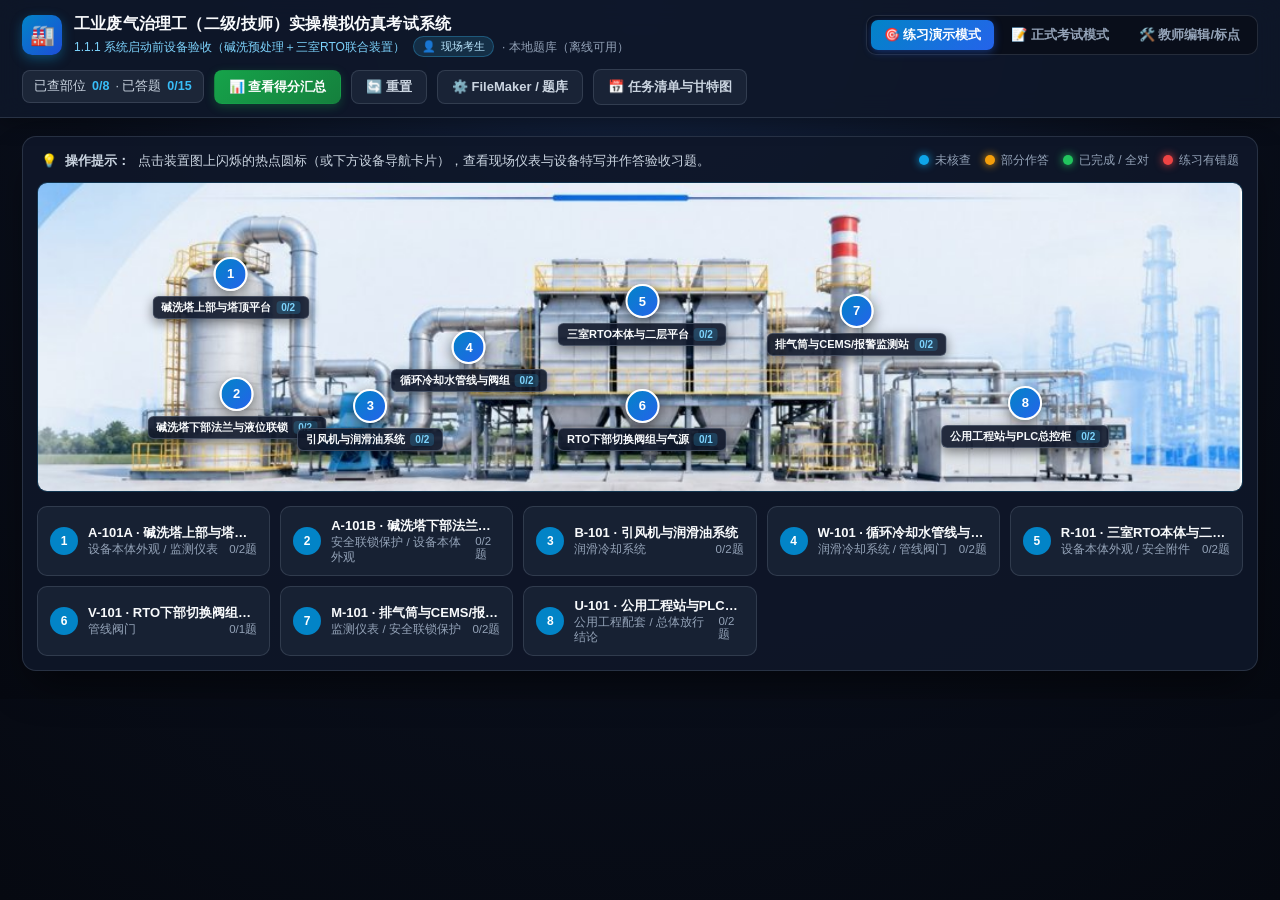
==== index.html @ a0ed8d31 "feat: 初始化工业废气治理工实操模拟仿真考试系统(1.1.1设备验收)及FileMaker题库脚本" ====
<!DOCTYPE html>
<html lang="zh-CN">
<head>
  <meta charset="UTF-8">
  <meta name="viewport" content="width=device-width, initial-scale=1.0">
  <title>工业废气治理工实操模拟仿真考试系统（1.1.1 设备验收）</title>
  <link rel="stylesheet" href="css/styles.css">
</head>
<body>
  <header class="topbar">
    <div class="brand-group">
      <div class="brand-icon" aria-hidden="true">🏭</div>
      <div>
        <h1 class="brand-title" id="app-title">工业废气治理工（二级/技师）实操模拟仿真考试系统</h1>
        <div class="brand-subtitle">
          <span id="app-subtitle">1.1.1 系统启动前设备验收（碱洗预处理＋三室RTO联合装置）</span>
          <button type="button" class="student-pill" id="btn-student-badge" title="点击设置考生信息与 FileMaker 对接">
            👤 <span id="student-name-display">现场考生</span>
          </button>
          <span id="data-source-badge" style="color:#94a3b8;">· 本地离线就绪</span>
        </div>
      </div>
    </div>

    <div class="mode-switcher" role="group" aria-label="系统模式切换">
      <button type="button" class="mode-btn active" data-mode="practice">🎯 练习演示模式</button>
      <button type="button" class="mode-btn" data-mode="exam">📝 正式考试模式</button>
      <button type="button" class="mode-btn" data-mode="edit">🛠️ 教师编辑/标点</button>
    </div>

    <div class="topbar-actions">
      <div class="status-chip">
        已查部位 <strong id="stat-hotspots">0/8</strong> · 已答题 <strong id="stat-questions">0/15</strong>
      </div>
      <div class="status-chip timer-chip" id="timer-chip" style="display:none;">
        ⏱️ <span id="timer-text">30:00</span>
      </div>
      <button type="button" class="btn btn-success" id="btn-submit-exam">📊 查看汇总 / 交卷</button>
      <button type="button" class="btn btn-ghost" id="btn-reset-exam">🔄 重置</button>
      <button type="button" class="btn btn-ghost" id="btn-open-settings">⚙️ FileMaker / 题库</button>
      <a href="gantt-roadmap.html" class="btn btn-ghost" style="text-decoration:none;" title="查看全周期任务清单与交互式甘特图">📅 任务清单与甘特图</a>
    </div>
  </header>

  <main class="stage-container">
    <!-- 教师编辑模式提示横幅 -->
    <section class="edit-banner" id="edit-banner" aria-live="polite">
      <div>
        <strong>🛠️ 教师编辑 / 标点模式已开启：</strong>
        <span id="edit-banner-tip">直接拖拽图片上的热点可微调坐标位置，点击热点可增删改习题、选项与标准解析。</span>
      </div>
      <div class="edit-banner-actions">
        <button type="button" class="btn btn-warning btn-sm" id="btn-toggle-place-mode">➕ 在图上新增热点</button>
        <button type="button" class="btn btn-success btn-sm" id="btn-save-bank">💾 保存并同步题库</button>
        <button type="button" class="btn btn-danger btn-sm" id="btn-restore-default">↩️ 恢复出厂题库</button>
      </div>
    </section>

    <!-- 全景图交互舞台 -->
    <section class="stage-card">
      <div class="stage-header-bar">
        <div class="stage-hint" id="stage-hint">
          💡 <strong>操作提示：</strong>点击装置图上闪烁的热点圆标（或下方设备导航卡片），查看现场仪表与设备特写并作答验收习题。
        </div>
        <div class="stage-legend">
          <span class="legend-item"><i class="legend-dot pending"></i> 未核查</span>
          <span class="legend-item"><i class="legend-dot partial"></i> 部分作答</span>
          <span class="legend-item"><i class="legend-dot done"></i> 已完成 / 全对</span>
          <span class="legend-item"><i class="legend-dot error"></i> 练习有错题</span>
        </div>
      </div>

      <div class="panorama-viewport">
        <div class="panorama-stage" id="panorama-stage">
          <img id="panorama-img" class="panorama-img" alt="碱洗预处理与三室RTO联合装置全景图">
          <div class="hotspot-layer" id="hotspot-layer"></div>
        </div>
      </div>

      <!-- 底部设备快捷导航卡片 -->
      <div class="device-dock" id="device-dock" aria-label="设备部位快捷导航"></div>
    </section>
  </main>

  <!-- 1. 部位仿真工况与答题弹窗 -->
  <div class="modal-backdrop" id="question-modal" role="dialog" aria-modal="true" aria-labelledby="qm-title">
    <div class="modal-dialog wide">
      <div class="modal-header">
        <div class="modal-title-group">
          <span class="modal-code-badge" id="qm-code">A-101A</span>
          <h2 class="modal-title" id="qm-title">设备部位名称</h2>
          <span class="modal-category" id="qm-category">验收方面</span>
        </div>
        <button type="button" class="modal-close" data-close="question-modal" aria-label="关闭弹窗">✕</button>
      </div>
      <div class="modal-body">
        <div class="sim-widget-box" id="visual-widget-container"></div>
        <div class="question-list" id="question-list-container"></div>
      </div>
      <div class="modal-footer">
        <div id="qm-progress-text" style="color:#94a3b8;font-size:12.5px;">本部位完成进度：0 / 2</div>
        <div style="display:flex;gap:8px;flex-wrap:wrap;">
          <button type="button" class="btn btn-ghost" id="btn-prev-hotspot">← 上一部位</button>
          <button type="button" class="btn btn-primary" id="btn-next-hotspot">下一部位 →</button>
          <button type="button" class="btn btn-ghost" data-close="question-modal">关闭</button>
        </div>
      </div>
    </div>
  </div>

  <!-- 2. 考试交卷与练习汇总成绩单弹窗 -->
  <div class="modal-backdrop" id="report-modal" role="dialog" aria-modal="true" aria-labelledby="rm-title">
    <div class="modal-dialog wide">
      <div class="modal-header">
        <div class="modal-title-group">
          <span class="modal-code-badge">考核评估报告</span>
          <h2 class="modal-title" id="rm-title">启动前设备验收仿真成绩单</h2>
        </div>
        <button type="button" class="modal-close" data-close="report-modal" aria-label="关闭报告">✕</button>
      </div>
      <div class="modal-body" id="report-modal-body"></div>
      <div class="modal-footer">
        <div id="rm-sync-status" style="color:#7dd3fc;font-size:12.5px;"></div>
        <div style="display:flex;gap:8px;flex-wrap:wrap;">
          <button type="button" class="btn btn-ghost" id="btn-toggle-wrong-only">仅看错题</button>
          <button type="button" class="btn btn-primary" id="btn-export-result-json">导出成绩 JSON</button>
          <button type="button" class="btn btn-ghost" data-close="report-modal">关闭</button>
        </div>
      </div>
    </div>
  </div>

  <!-- 3. 教师热点与题目编辑器弹窗 -->
  <div class="modal-backdrop" id="editor-modal" role="dialog" aria-modal="true" aria-labelledby="em-title">
    <div class="modal-dialog wide">
      <div class="modal-header">
        <div class="modal-title-group">
          <span class="modal-code-badge">热点编辑器</span>
          <h2 class="modal-title" id="em-title">编辑热点部位与关联习题</h2>
        </div>
        <button type="button" class="modal-close" data-close="editor-modal" aria-label="关闭编辑器">✕</button>
      </div>
      <div class="modal-body" id="editor-modal-body"></div>
      <div class="modal-footer">
        <button type="button" class="btn btn-danger" id="btn-delete-hotspot">🗑️ 删除此热点</button>
        <div style="display:flex;gap:8px;">
          <button type="button" class="btn btn-ghost" data-close="editor-modal">取消</button>
          <button type="button" class="btn btn-success" id="btn-save-hotspot-edit">✅ 应用修改到题库</button>
        </div>
      </div>
    </div>
  </div>

  <!-- 4. FileMaker / 题库与后端对接配置弹窗 -->
  <div class="modal-backdrop" id="settings-modal" role="dialog" aria-modal="true" aria-labelledby="sm-title">
    <div class="modal-dialog">
      <div class="modal-header">
        <div class="modal-title-group">
          <span class="modal-code-badge">系统配置</span>
          <h2 class="modal-title" id="sm-title">题库导入导出 & FileMaker 对接配置</h2>
        </div>
        <button type="button" class="modal-close" data-close="settings-modal" aria-label="关闭设置">✕</button>
      </div>
      <div class="modal-body" id="settings-modal-body"></div>
      <div class="modal-footer">
        <span id="fm-env-indicator" style="font-size:12px;color:#94a3b8;"></span>
        <div style="display:flex;gap:8px;">
          <button type="button" class="btn btn-ghost" data-close="settings-modal">关闭</button>
          <button type="button" class="btn btn-primary" id="btn-save-settings">💾 保存配置</button>
        </div>
      </div>
    </div>
  </div>

  <div class="toast-container" id="toast-container" aria-live="polite"></div>

  <script src="js/plant-image-data.js"></script>
  <script src="js/question-bank.js"></script>
  <script src="js/visual-widgets.js"></script>
  <script src="js/fm-adapter.js"></script>
  <script src="js/app.js"></script>
</body>
</html>
---- css/styles.css ----
:root {
  --bg-page: #0b1120;
  --bg-surface: #111827;
  --bg-card: #1e293b;
  --bg-card-soft: #0f172a;
  --border-subtle: rgba(148, 163, 184, 0.2);
  --border-strong: rgba(56, 189, 248, 0.45);
  --text-primary: #f8fafc;
  --text-secondary: #cbd5e1;
  --text-muted: #94a3b8;
  --accent-blue: #0ea5e9;
  --accent-blue-hover: #0284c7;
  --accent-cyan: #22d3ee;
  --accent-green: #22c55e;
  --accent-amber: #f59e0b;
  --accent-red: #ef4444;
  --shadow-lg: 0 20px 40px -12px rgba(0, 0, 0, 0.6);
  --radius-md: 10px;
  --radius-lg: 14px;
}

* {
  box-sizing: border-box;
}

html,
body {
  margin: 0;
  padding: 0;
  min-height: 100%;
  background: radial-gradient(circle at top center, #13223f 0%, #090e1a 60%, #060911 100%);
  color: var(--text-primary);
  font-family: -apple-system, BlinkMacSystemFont, "PingFang SC", "Microsoft YaHei", "Segoe UI", Roboto, sans-serif;
  font-size: 14px;
  line-height: 1.5;
  -webkit-font-smoothing: antialiased;
}

button,
input,
select,
textarea {
  font-family: inherit;
  font-size: inherit;
}

/* 顶部栏 */
.topbar {
  position: sticky;
  top: 0;
  z-index: 40;
  display: flex;
  flex-wrap: wrap;
  align-items: center;
  justify-content: space-between;
  gap: 12px 18px;
  padding: 12px 22px;
  background: rgba(15, 23, 42, 0.92);
  backdrop-filter: blur(12px);
  border-bottom: 1px solid var(--border-subtle);
  box-shadow: 0 4px 20px rgba(0, 0, 0, 0.35);
}

.brand-group {
  display: flex;
  align-items: center;
  gap: 12px;
  min-width: 260px;
}

.brand-icon {
  width: 40px;
  height: 40px;
  border-radius: 10px;
  background: linear-gradient(135deg, #0284c7, #1d4ed8);
  display: grid;
  place-items: center;
  font-size: 20px;
  box-shadow: 0 4px 12px rgba(14, 165, 233, 0.35);
  flex-shrink: 0;
}

.brand-title {
  margin: 0;
  font-size: 16px;
  font-weight: 700;
  letter-spacing: 0.2px;
  color: #f8fafc;
}

.brand-subtitle {
  font-size: 12px;
  color: #7dd3fc;
  display: flex;
  align-items: center;
  gap: 8px;
  flex-wrap: wrap;
}

.student-pill {
  display: inline-flex;
  align-items: center;
  gap: 5px;
  padding: 2px 8px;
  border-radius: 999px;
  background: rgba(56, 189, 248, 0.14);
  border: 1px solid rgba(56, 189, 248, 0.3);
  color: #bae6fd;
  font-size: 11px;
  cursor: pointer;
}

.student-pill:hover {
  background: rgba(56, 189, 248, 0.24);
}

/* 模式切换 */
.mode-switcher {
  display: inline-flex;
  padding: 4px;
  border-radius: 10px;
  background: #090e1a;
  border: 1px solid var(--border-subtle);
  gap: 4px;
}

.mode-btn {
  border: none;
  background: transparent;
  color: var(--text-muted);
  padding: 6px 13px;
  border-radius: 7px;
  font-size: 13px;
  font-weight: 600;
  cursor: pointer;
  transition: all 0.18s ease;
  white-space: nowrap;
}

.mode-btn:hover {
  color: var(--text-primary);
  background: rgba(148, 163, 184, 0.1);
}

.mode-btn.active {
  background: linear-gradient(135deg, #0284c7, #2563eb);
  color: #ffffff;
  box-shadow: 0 2px 8px rgba(37, 99, 235, 0.45);
}

.mode-btn.active[data-mode="edit"] {
  background: linear-gradient(135deg, #d97706, #ea580c);
  box-shadow: 0 2px 8px rgba(234, 88, 12, 0.4);
}

/* 右侧状态与操作 */
.topbar-actions {
  display: flex;
  align-items: center;
  gap: 10px;
  flex-wrap: wrap;
}

.status-chip {
  display: inline-flex;
  align-items: center;
  gap: 6px;
  padding: 6px 11px;
  border-radius: 8px;
  background: rgba(30, 41, 59, 0.9);
  border: 1px solid var(--border-subtle);
  font-size: 12.5px;
  color: var(--text-secondary);
  white-space: nowrap;
}

.status-chip strong {
  color: #38bdf8;
}

.timer-chip {
  font-variant-numeric: tabular-nums;
  font-weight: 700;
  color: #e2e8f0;
}

.timer-chip.warning {
  border-color: rgba(245, 158, 11, 0.6);
  background: rgba(120, 53, 15, 0.4);
  color: #fde68a;
}

.timer-chip.danger {
  border-color: rgba(239, 68, 68, 0.7);
  background: rgba(127, 29, 29, 0.55);
  color: #fecaca;
  animation: pulse-danger 1s infinite;
}

@keyframes pulse-danger {
  0%, 100% { opacity: 1; }
  50% { opacity: 0.72; }
}

.btn {
  display: inline-flex;
  align-items: center;
  justify-content: center;
  gap: 6px;
  padding: 7px 14px;
  border-radius: 8px;
  border: 1px solid transparent;
  font-size: 13px;
  font-weight: 600;
  cursor: pointer;
  transition: all 0.16s ease;
  white-space: nowrap;
}

.btn:disabled {
  opacity: 0.5;
  cursor: not-allowed;
}

.btn-primary {
  background: linear-gradient(135deg, #0ea5e9, #2563eb);
  color: #fff;
  box-shadow: 0 3px 10px rgba(14, 165, 233, 0.3);
}

.btn-primary:hover:not(:disabled) {
  filter: brightness(1.08);
  transform: translateY(-1px);
}

.btn-success {
  background: linear-gradient(135deg, #16a34a, #15803d);
  color: #fff;
  box-shadow: 0 3px 10px rgba(22, 163, 74, 0.3);
}

.btn-success:hover:not(:disabled) {
  filter: brightness(1.08);
}

.btn-warning {
  background: linear-gradient(135deg, #f59e0b, #d97706);
  color: #0f172a;
}

.btn-danger {
  background: rgba(239, 68, 68, 0.16);
  border-color: rgba(239, 68, 68, 0.45);
  color: #fca5a5;
}

.btn-danger:hover:not(:disabled) {
  background: rgba(239, 68, 68, 0.28);
}

.btn-ghost {
  background: rgba(30, 41, 59, 0.75);
  border-color: var(--border-subtle);
  color: var(--text-secondary);
}

.btn-ghost:hover:not(:disabled) {
  background: rgba(51, 65, 85, 0.9);
  color: #fff;
}

.btn-sm {
  padding: 5px 10px;
  font-size: 12px;
}

/* 主舞台 */
.stage-container {
  max-width: 1480px;
  margin: 0 auto;
  padding: 18px 22px 28px;
}

.edit-banner {
  display: none;
  align-items: center;
  justify-content: space-between;
  flex-wrap: wrap;
  gap: 10px;
  padding: 10px 16px;
  margin-bottom: 14px;
  border-radius: var(--radius-md);
  background: rgba(180, 83, 9, 0.2);
  border: 1px solid rgba(245, 158, 11, 0.55);
  color: #fde68a;
}

.edit-banner.visible {
  display: flex;
}

.edit-banner-actions {
  display: flex;
  align-items: center;
  gap: 8px;
  flex-wrap: wrap;
}

.stage-card {
  background: rgba(15, 23, 42, 0.88);
  border: 1px solid var(--border-subtle);
  border-radius: var(--radius-lg);
  padding: 14px;
  box-shadow: var(--shadow-lg);
}

.stage-header-bar {
  display: flex;
  align-items: center;
  justify-content: space-between;
  flex-wrap: wrap;
  gap: 10px;
  margin-bottom: 12px;
  padding: 0 4px;
}

.stage-hint {
  font-size: 13px;
  color: var(--text-secondary);
  display: flex;
  align-items: center;
  gap: 8px;
}

.stage-legend {
  display: flex;
  align-items: center;
  gap: 14px;
  flex-wrap: wrap;
  font-size: 12px;
  color: var(--text-muted);
}

.legend-item {
  display: inline-flex;
  align-items: center;
  gap: 6px;
}

.legend-dot {
  width: 10px;
  height: 10px;
  border-radius: 50%;
  display: inline-block;
}

.legend-dot.pending { background: #0ea5e9; box-shadow: 0 0 8px #0ea5e9; }
.legend-dot.partial { background: #f59e0b; box-shadow: 0 0 8px #f59e0b; }
.legend-dot.done { background: #22c55e; box-shadow: 0 0 8px #22c55e; }
.legend-dot.error { background: #ef4444; box-shadow: 0 0 8px #ef4444; }

/* 全景图画布容器：严格紧贴图片尺寸，保证百分比坐标永不漂移 */
.panorama-viewport {
  width: 100%;
  overflow-x: auto;
  overflow-y: hidden;
  border-radius: 10px;
  border: 1px solid rgba(56, 189, 248, 0.25);
  background: #020617;
}

.panorama-stage {
  position: relative;
  width: 100%;
  min-width: 820px;
  user-select: none;
}

.panorama-stage.placing-new {
  cursor: crosshair;
}

.panorama-img {
  display: block;
  width: 100%;
  height: auto;
  pointer-events: none;
}

.hotspot-layer {
  position: absolute;
  inset: 0;
}

/* 热点标记 */
.hotspot-pin {
  position: absolute;
  transform: translate(-50%, -50%);
  z-index: 10;
  cursor: pointer;
  display: flex;
  flex-direction: column;
  align-items: center;
  background: transparent;
  border: none;
  padding: 0;
  color: #fff;
}

.hotspot-pin:hover,
.hotspot-pin.highlighted {
  z-index: 25;
}

.hotspot-pin.dragging {
  cursor: grabbing;
  z-index: 30;
}

.hotspot-core {
  position: relative;
  width: 34px;
  height: 34px;
  border-radius: 50%;
  display: grid;
  place-items: center;
  font-weight: 800;
  font-size: 13px;
  border: 2.5px solid #ffffff;
  box-shadow: 0 4px 14px rgba(0, 0, 0, 0.55);
  transition: transform 0.16s ease, box-shadow 0.16s ease;
}

.hotspot-pin:hover .hotspot-core,
.hotspot-pin.highlighted .hotspot-core {
  transform: scale(1.16);
}

.hotspot-pulse {
  position: absolute;
  inset: -6px;
  border-radius: 50%;
  border: 2px solid currentColor;
  opacity: 0;
  pointer-events: none;
}

.hotspot-pin.state-pending .hotspot-core {
  background: linear-gradient(135deg, #0284c7, #2563eb);
  color: #fff;
}

.hotspot-pin.state-pending .hotspot-pulse {
  color: #38bdf8;
  animation: hotspot-ping 2.1s cubic-bezier(0, 0, 0.2, 1) infinite;
}

.hotspot-pin.state-partial .hotspot-core {
  background: linear-gradient(135deg, #d97706, #f59e0b);
  color: #0f172a;
}

.hotspot-pin.state-done .hotspot-core {
  background: linear-gradient(135deg, #16a34a, #22c55e);
  color: #fff;
}

.hotspot-pin.state-error .hotspot-core {
  background: linear-gradient(135deg, #dc2626, #ef4444);
  color: #fff;
}

.hotspot-pin.mode-edit .hotspot-core {
  background: linear-gradient(135deg, #ea580c, #f59e0b);
  color: #fff;
  cursor: grab;
}

@keyframes hotspot-ping {
  0% { transform: scale(0.85); opacity: 0.9; }
  75%, 100% { transform: scale(1.75); opacity: 0; }
}

.hotspot-label {
  margin-top: 5px;
  padding: 3px 8px;
  border-radius: 6px;
  background: rgba(15, 23, 42, 0.9);
  border: 1px solid rgba(148, 163, 184, 0.35);
  color: #f8fafc;
  font-size: 11px;
  font-weight: 600;
  white-space: nowrap;
  box-shadow: 0 4px 12px rgba(0, 0, 0, 0.45);
  display: flex;
  align-items: center;
  gap: 5px;
  pointer-events: none;
}

.hotspot-badge {
  padding: 1px 5px;
  border-radius: 4px;
  font-size: 10px;
  background: rgba(56, 189, 248, 0.2);
  color: #7dd3fc;
}

.hotspot-pin.state-done .hotspot-badge {
  background: rgba(34, 197, 94, 0.25);
  color: #86efac;
}

.hotspot-pin.state-error .hotspot-badge {
  background: rgba(239, 68, 68, 0.28);
  color: #fca5a5;
}

/* 底部快捷部位导航卡 */
.device-dock {
  margin-top: 14px;
  display: grid;
  grid-template-columns: repeat(auto-fill, minmax(220px, 1fr));
  gap: 10px;
}

.dock-card {
  display: flex;
  align-items: center;
  gap: 10px;
  padding: 10px 12px;
  border-radius: 10px;
  background: rgba(30, 41, 59, 0.65);
  border: 1px solid var(--border-subtle);
  color: var(--text-primary);
  text-align: left;
  cursor: pointer;
  transition: all 0.16s ease;
}

.dock-card:hover {
  background: rgba(30, 41, 59, 0.95);
  border-color: var(--border-strong);
  transform: translateY(-1px);
}

.dock-num {
  width: 28px;
  height: 28px;
  border-radius: 50%;
  display: grid;
  place-items: center;
  font-weight: 700;
  font-size: 12px;
  flex-shrink: 0;
  background: #0284c7;
  color: #fff;
}

.dock-card.state-partial .dock-num { background: #d97706; }
.dock-card.state-done .dock-num { background: #16a34a; }
.dock-card.state-error .dock-num { background: #dc2626; }

.dock-info {
  min-width: 0;
  flex: 1;
}

.dock-title {
  font-size: 13px;
  font-weight: 600;
  white-space: nowrap;
  overflow: hidden;
  text-overflow: ellipsis;
}

.dock-meta {
  font-size: 11.5px;
  color: var(--text-muted);
  display: flex;
  justify-content: space-between;
  gap: 6px;
}

/* 弹窗基础 */
.modal-backdrop {
  position: fixed;
  inset: 0;
  z-index: 100;
  background: rgba(2, 6, 23, 0.78);
  backdrop-filter: blur(5px);
  display: none;
  align-items: center;
  justify-content: center;
  padding: 16px;
}

.modal-backdrop.open {
  display: flex;
}

.modal-dialog {
  width: 100%;
  max-width: 960px;
  max-height: 92vh;
  background: #0f172a;
  border: 1px solid rgba(148, 163, 184, 0.28);
  border-radius: 16px;
  box-shadow: 0 25px 60px rgba(0, 0, 0, 0.7);
  display: flex;
  flex-direction: column;
  overflow: hidden;
}

.modal-dialog.wide {
  max-width: 1040px;
}

.modal-header {
  display: flex;
  align-items: center;
  justify-content: space-between;
  gap: 12px;
  padding: 14px 20px;
  background: linear-gradient(90deg, #111c33, #0f172a);
  border-bottom: 1px solid var(--border-subtle);
}

.modal-title-group {
  display: flex;
  align-items: center;
  gap: 10px;
  flex-wrap: wrap;
}

.modal-code-badge {
  padding: 3px 9px;
  border-radius: 6px;
  background: rgba(14, 165, 233, 0.2);
  border: 1px solid rgba(56, 189, 248, 0.4);
  color: #38bdf8;
  font-weight: 700;
  font-size: 12px;
}

.modal-title {
  margin: 0;
  font-size: 16px;
  font-weight: 700;
}

.modal-category {
  font-size: 12px;
  color: var(--text-muted);
}

.modal-close {
  width: 32px;
  height: 32px;
  border-radius: 8px;
  border: 1px solid var(--border-subtle);
  background: rgba(30, 41, 59, 0.8);
  color: var(--text-secondary);
  font-size: 18px;
  cursor: pointer;
  display: grid;
  place-items: center;
}

.modal-close:hover {
  background: rgba(239, 68, 68, 0.25);
  color: #fff;
}

.modal-body {
  padding: 18px 20px;
  overflow-y: auto;
  flex: 1;
}

.modal-footer {
  display: flex;
  align-items: center;
  justify-content: space-between;
  flex-wrap: wrap;
  gap: 10px;
  padding: 12px 20px;
  background: #0b1120;
  border-top: 1px solid var(--border-subtle);
}

/* 仿真工况可视化卡片 */
.sim-widget-box {
  margin-bottom: 18px;
  padding: 12px;
  border-radius: 12px;
  background: rgba(15, 23, 42, 0.9);
  border: 1px solid rgba(56, 189, 248, 0.25);
}

.sim-card-grid {
  display: grid;
  gap: 12px;
}

.sim-card-grid-2 {
  grid-template-columns: repeat(auto-fit, minmax(300px, 1fr));
}

.sim-panel {
  background: #111827;
  border: 1px solid rgba(148, 163, 184, 0.22);
  border-radius: 10px;
  overflow: hidden;
}

.sim-panel-header {
  display: flex;
  align-items: center;
  justify-content: space-between;
  padding: 6px 10px;
  background: #1e293b;
  border-bottom: 1px solid rgba(148, 163, 184, 0.16);
  font-size: 11.5px;
}

.sim-tag {
  color: #cbd5e1;
  font-weight: 600;
}

.sim-code {
  color: #38bdf8;
  font-family: ui-monospace, SFMono-Regular, Menlo, monospace;
  font-weight: 700;
}

.sim-svg {
  display: block;
  width: 100%;
  height: auto;
}

.sim-facts-bar {
  margin-top: 10px;
  padding: 8px 12px;
  border-radius: 8px;
  background: rgba(2, 132, 199, 0.12);
  border: 1px solid rgba(56, 189, 248, 0.25);
  color: #e0f2fe;
  font-size: 12.5px;
}

.sim-generic-body {
  display: flex;
  align-items: center;
  gap: 14px;
  padding: 18px;
}

.sim-generic-icon {
  font-size: 34px;
}

.sim-generic-title {
  font-weight: 700;
  font-size: 15px;
  margin-bottom: 4px;
}

.sim-generic-desc {
  color: var(--text-secondary);
  font-size: 13px;
}

/* 题目卡片 */
.question-list {
  display: flex;
  flex-direction: column;
  gap: 14px;
}

.question-card {
  padding: 16px;
  border-radius: 12px;
  background: #162033;
  border: 1px solid var(--border-subtle);
}

.question-head {
  display: flex;
  align-items: center;
  justify-content: space-between;
  flex-wrap: wrap;
  gap: 8px;
  margin-bottom: 10px;
}

.q-badges {
  display: flex;
  align-items: center;
  gap: 8px;
  flex-wrap: wrap;
}

.q-type-badge {
  padding: 2px 8px;
  border-radius: 5px;
  font-size: 11px;
  font-weight: 700;
  background: rgba(14, 165, 233, 0.2);
  color: #38bdf8;
}

.q-score-badge {
  padding: 2px 8px;
  border-radius: 5px;
  font-size: 11px;
  font-weight: 700;
  background: rgba(245, 158, 11, 0.18);
  color: #fbbf24;
}

.q-defect-badge {
  padding: 2px 8px;
  border-radius: 5px;
  font-size: 11px;
  font-weight: 700;
}

.q-defect-badge.major { background: rgba(239, 68, 68, 0.22); color: #fca5a5; }
.q-defect-badge.general { background: rgba(245, 158, 11, 0.2); color: #fde68a; }
.q-defect-badge.interference { background: rgba(34, 197, 94, 0.2); color: #86efac; }
.q-defect-badge.safety,
.q-defect-badge.critical { background: rgba(168, 85, 247, 0.24); color: #e9d5ff; }

.q-title {
  margin: 0 0 12px;
  font-size: 14.5px;
  font-weight: 600;
  color: #f8fafc;
}

.options-list {
  display: flex;
  flex-direction: column;
  gap: 8px;
}

.option-item {
  display: flex;
  align-items: flex-start;
  gap: 10px;
  padding: 10px 12px;
  border-radius: 9px;
  background: rgba(15, 23, 42, 0.75);
  border: 1px solid rgba(148, 163, 184, 0.22);
  color: var(--text-secondary);
  cursor: pointer;
  transition: all 0.14s ease;
  text-align: left;
  width: 100%;
}

.option-item:hover:not(:disabled) {
  border-color: rgba(56, 189, 248, 0.55);
  background: rgba(30, 41, 59, 0.9);
}

.option-item.selected {
  border-color: #38bdf8;
  background: rgba(14, 165, 233, 0.16);
  color: #ffffff;
}

.option-item.correct {
  border-color: #22c55e;
  background: rgba(34, 197, 94, 0.16);
  color: #dcfce7;
}

.option-item.wrong {
  border-color: #ef4444;
  background: rgba(239, 68, 68, 0.18);
  color: #fee2e2;
}

.option-key {
  width: 24px;
  height: 24px;
  border-radius: 6px;
  display: grid;
  place-items: center;
  background: rgba(148, 163, 184, 0.16);
  font-weight: 700;
  font-size: 12px;
  flex-shrink: 0;
}

.option-item.selected .option-key {
  background: #0284c7;
  color: #fff;
}

.option-item.correct .option-key {
  background: #16a34a;
  color: #fff;
}

.option-item.wrong .option-key {
  background: #dc2626;
  color: #fff;
}

.q-actions {
  margin-top: 10px;
  display: flex;
  align-items: center;
  gap: 10px;
}

.q-feedback {
  margin-top: 12px;
  padding: 11px 14px;
  border-radius: 9px;
  font-size: 13px;
}

.q-feedback.pass {
  background: rgba(22, 163, 74, 0.16);
  border: 1px solid rgba(34, 197, 94, 0.45);
  color: #dcfce7;
}

.q-feedback.fail {
  background: rgba(220, 38, 38, 0.16);
  border: 1px solid rgba(239, 68, 68, 0.45);
  color: #fee2e2;
}

.q-feedback-title {
  font-weight: 700;
  margin-bottom: 4px;
}

.q-feedback-ref {
  margin-top: 6px;
  font-size: 12px;
  color: #94a3b8;
}

/* 成绩单报告 */
.report-hero {
  display: grid;
  grid-template-columns: repeat(auto-fit, minmax(150px, 1fr));
  gap: 12px;
  margin-bottom: 16px;
}

.report-stat {
  padding: 14px;
  border-radius: 10px;
  background: #162033;
  border: 1px solid var(--border-subtle);
  text-align: center;
}

.report-stat-val {
  font-size: 26px;
  font-weight: 800;
  color: #38bdf8;
}

.report-stat-val.pass { color: #4ade80; }
.report-stat-val.fail { color: #f87171; }

.report-stat-label {
  font-size: 12px;
  color: var(--text-muted);
  margin-top: 2px;
}

.veto-alert {
  padding: 12px 16px;
  border-radius: 10px;
  margin-bottom: 16px;
  font-size: 13px;
}

.veto-alert.triggered {
  background: rgba(153, 27, 27, 0.3);
  border: 1px solid rgba(239, 68, 68, 0.6);
  color: #fecaca;
}

.veto-alert.safe {
  background: rgba(20, 83, 45, 0.25);
  border: 1px solid rgba(34, 197, 94, 0.45);
  color: #bbf7d0;
}

.report-review-item {
  padding: 12px 14px;
  border-radius: 10px;
  background: #162033;
  border: 1px solid var(--border-subtle);
  margin-bottom: 10px;
}

.report-review-item.wrong-item {
  border-color: rgba(239, 68, 68, 0.45);
}

/* 表单与编辑器 */
.form-grid {
  display: grid;
  grid-template-columns: repeat(auto-fit, minmax(220px, 1fr));
  gap: 12px;
}

.form-field {
  display: flex;
  flex-direction: column;
  gap: 5px;
  margin-bottom: 10px;
}

.form-field label {
  font-size: 12px;
  font-weight: 600;
  color: var(--text-secondary);
}

.form-control {
  width: 100%;
  padding: 8px 10px;
  border-radius: 8px;
  background: #090e1a;
  border: 1px solid rgba(148, 163, 184, 0.3);
  color: #f8fafc;
}

.form-control:focus {
  outline: none;
  border-color: #38bdf8;
}

textarea.form-control {
  min-height: 68px;
  resize: vertical;
}

.editor-question-box {
  padding: 14px;
  border-radius: 10px;
  background: #162033;
  border: 1px solid rgba(148, 163, 184, 0.24);
  margin-bottom: 12px;
}

.editor-opt-row {
  display: flex;
  align-items: center;
  gap: 8px;
  margin-bottom: 6px;
}

.tabs-bar {
  display: flex;
  gap: 8px;
  border-bottom: 1px solid var(--border-subtle);
  padding-bottom: 10px;
  margin-bottom: 14px;
  flex-wrap: wrap;
}

.tab-btn {
  padding: 6px 12px;
  border-radius: 7px;
  border: 1px solid var(--border-subtle);
  background: #162033;
  color: var(--text-muted);
  cursor: pointer;
  font-weight: 600;
}

.tab-btn.active {
  background: #0284c7;
  border-color: #38bdf8;
  color: #fff;
}

.toast-container {
  position: fixed;
  right: 20px;
  bottom: 20px;
  z-index: 200;
  display: flex;
  flex-direction: column;
  gap: 8px;
}

.toast {
  padding: 10px 16px;
  border-radius: 9px;
  background: rgba(15, 23, 42, 0.96);
  border: 1px solid rgba(56, 189, 248, 0.5);
  color: #f8fafc;
  box-shadow: 0 10px 25px rgba(0, 0, 0, 0.45);
  font-size: 13px;
  max-width: 380px;
}

.toast.success { border-color: rgba(34, 197, 94, 0.65); }
.toast.warn { border-color: rgba(245, 158, 11, 0.65); }
.toast.error { border-color: rgba(239, 68, 68, 0.7); }

@media (max-width: 768px) {
  .topbar {
    padding: 10px 14px;
  }
  .stage-container {
    padding: 12px 10px 22px;
  }
  .modal-body {
    padding: 14px;
  }
}
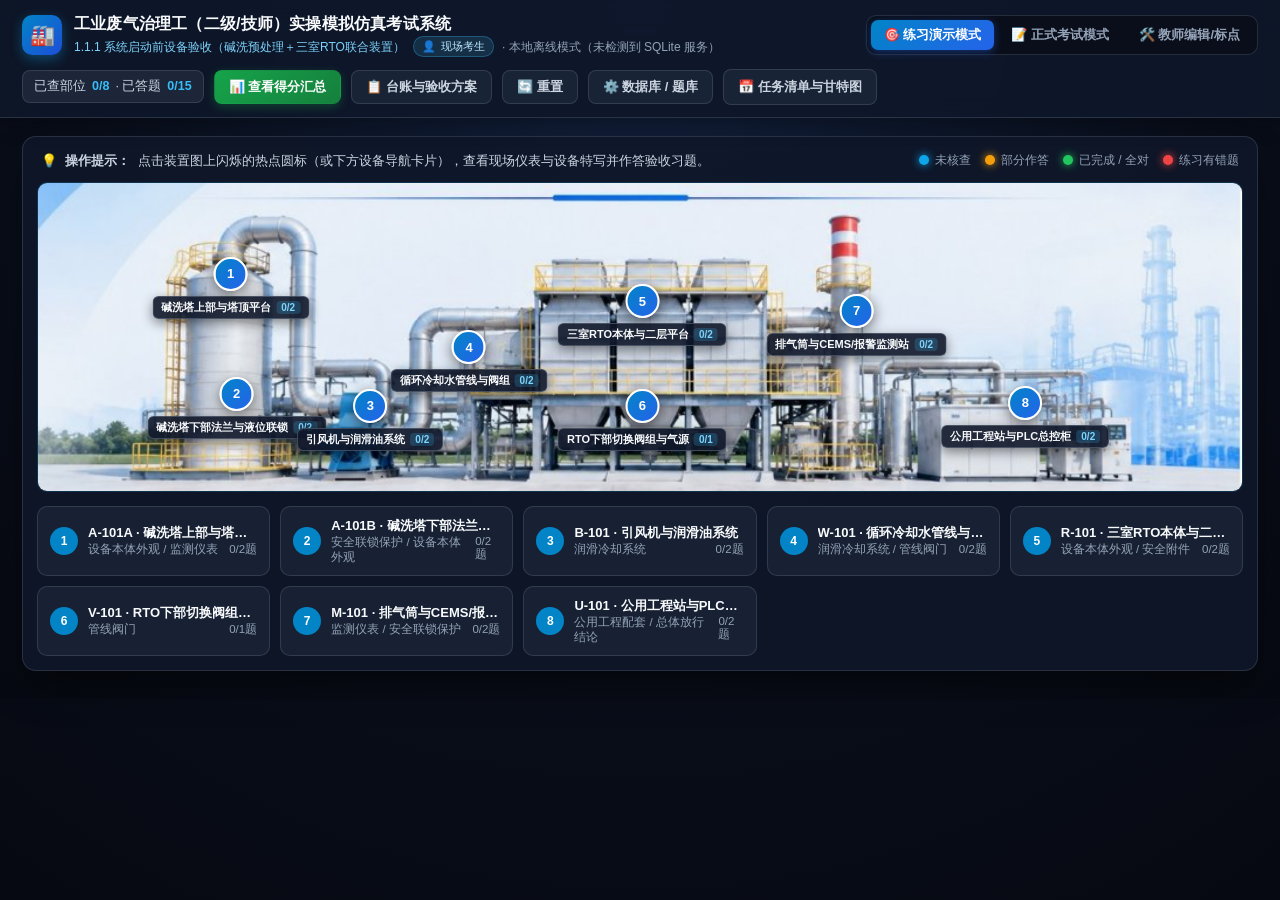
==== commit 1227ad60: "feat: 新增SQLite 8表关系型数据库、后台服务及表驱动否定项规则引擎" ====
--- a/index.html
+++ b/index.html
@@ -36,8 +36,9 @@
         ⏱️ <span id="timer-text">30:00</span>
       </div>
       <button type="button" class="btn btn-success" id="btn-submit-exam">📊 查看汇总 / 交卷</button>
+      <button type="button" class="btn btn-ghost" id="btn-open-docs">📋 台账与验收方案</button>
       <button type="button" class="btn btn-ghost" id="btn-reset-exam">🔄 重置</button>
-      <button type="button" class="btn btn-ghost" id="btn-open-settings">⚙️ FileMaker / 题库</button>
+      <button type="button" class="btn btn-ghost" id="btn-open-settings">⚙️ 数据库 / 题库</button>
       <a href="gantt-roadmap.html" class="btn btn-ghost" style="text-decoration:none;" title="查看全周期任务清单与交互式甘特图">📅 任务清单与甘特图</a>
     </div>
   </header>
@@ -151,13 +152,13 @@
     </div>
   </div>
 
-  <!-- 4. FileMaker / 题库与后端对接配置弹窗 -->
+  <!-- 4. SQLite / FileMaker / 题库与后端对接配置弹窗 -->
   <div class="modal-backdrop" id="settings-modal" role="dialog" aria-modal="true" aria-labelledby="sm-title">
-    <div class="modal-dialog">
-      <div class="modal-header">
-        <div class="modal-title-group">
-          <span class="modal-code-badge">系统配置</span>
-          <h2 class="modal-title" id="sm-title">题库导入导出 & FileMaker 对接配置</h2>
+    <div class="modal-dialog wide">
+      <div class="modal-header">
+        <div class="modal-title-group">
+          <span class="modal-code-badge">数据中心</span>
+          <h2 class="modal-title" id="sm-title">题库管理 · SQLite 表数据查看 · FileMaker 对接配置</h2>
         </div>
         <button type="button" class="modal-close" data-close="settings-modal" aria-label="关闭设置">✕</button>
       </div>
@@ -168,6 +169,24 @@
           <button type="button" class="btn btn-ghost" data-close="settings-modal">关闭</button>
           <button type="button" class="btn btn-primary" id="btn-save-settings">💾 保存配置</button>
         </div>
+      </div>
+    </div>
+  </div>
+
+  <!-- 5. 工况台账、24项验收规范与设计方案弹窗 -->
+  <div class="modal-backdrop" id="docs-modal" role="dialog" aria-modal="true" aria-labelledby="dm-title">
+    <div class="modal-dialog wide">
+      <div class="modal-header">
+        <div class="modal-title-group">
+          <span class="modal-code-badge">设计方案库</span>
+          <h2 class="modal-title" id="dm-title">工况台账 · 24项验收确认单规范 · 引用标准与否定项规则</h2>
+        </div>
+        <button type="button" class="modal-close" data-close="docs-modal" aria-label="关闭资料">✕</button>
+      </div>
+      <div class="modal-body" id="docs-modal-body"></div>
+      <div class="modal-footer">
+        <span style="font-size:12px;color:#94a3b8;">数据来源：SQLite 关系表（WMPSES_工况资料与引用标准 / WMPSES_验收规范与确认单 / WMPSES_否定项规则）</span>
+        <button type="button" class="btn btn-ghost" data-close="docs-modal">关闭</button>
       </div>
     </div>
   </div>
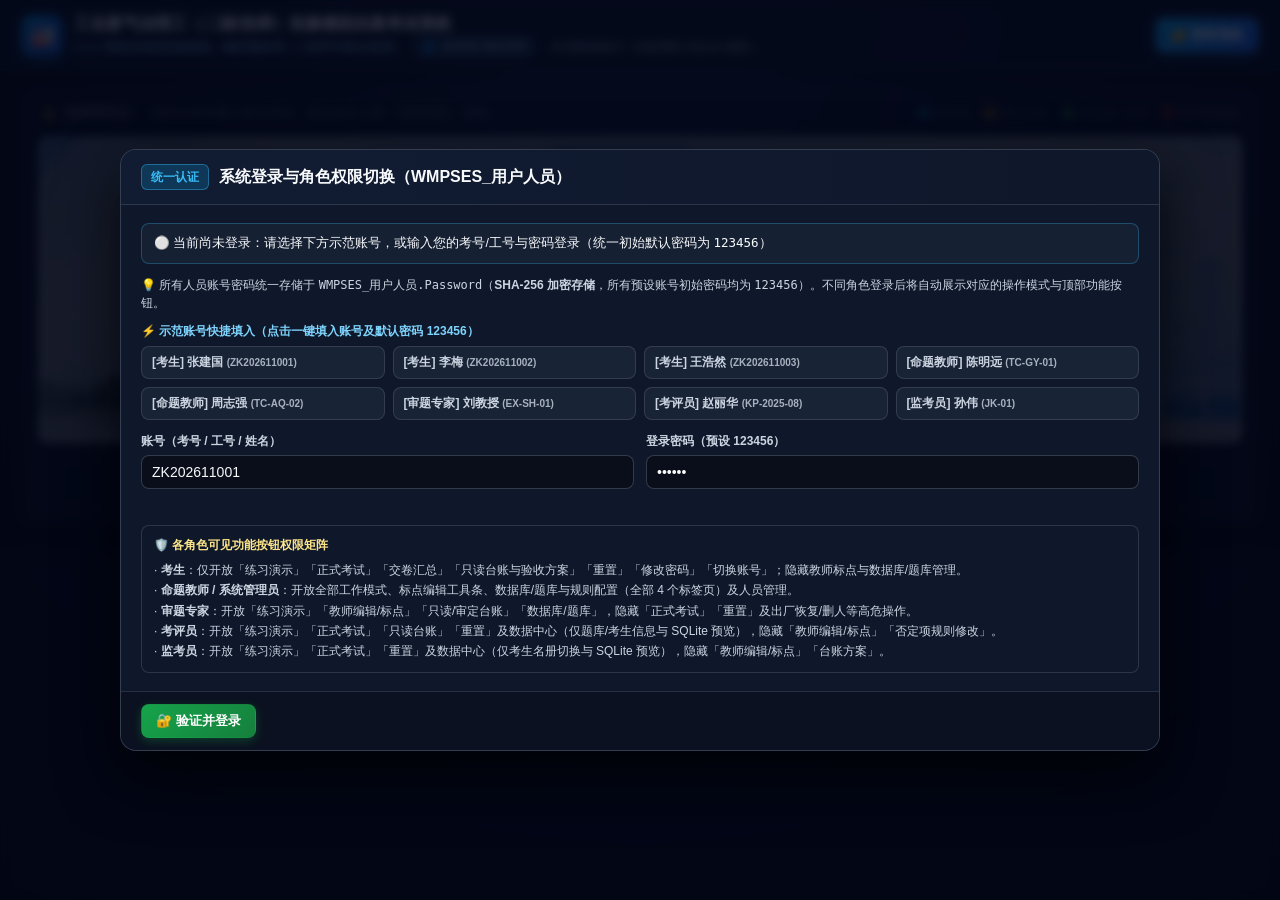
==== commit 8bfb6d3e: "feat: 升级SQLite 11表架构、角色登录鉴权、工况仿真调节器与专业仪表模板构建器" ====
--- a/index.html
+++ b/index.html
@@ -4,7 +4,7 @@
   <meta charset="UTF-8">
   <meta name="viewport" content="width=device-width, initial-scale=1.0">
   <title>工业废气治理工实操模拟仿真考试系统（1.1.1 设备验收）</title>
-  <link rel="stylesheet" href="css/styles.css">
+  <link rel="stylesheet" href="css/styles.css?v=20261119d">
 </head>
 <body>
   <header class="topbar">
@@ -23,13 +23,13 @@
     </div>
 
     <div class="mode-switcher" role="group" aria-label="系统模式切换">
-      <button type="button" class="mode-btn active" data-mode="practice">🎯 练习演示模式</button>
-      <button type="button" class="mode-btn" data-mode="exam">📝 正式考试模式</button>
-      <button type="button" class="mode-btn" data-mode="edit">🛠️ 教师编辑/标点</button>
+      <button type="button" class="mode-btn active" id="mode-btn-practice" data-mode="practice">🎯 练习演示模式</button>
+      <button type="button" class="mode-btn" id="mode-btn-exam" data-mode="exam">📝 正式考试模式</button>
+      <button type="button" class="mode-btn" id="mode-btn-edit" data-mode="edit">🛠️ 教师编辑/标点</button>
     </div>
 
     <div class="topbar-actions">
-      <div class="status-chip">
+      <div class="status-chip" id="progress-status-chip">
         已查部位 <strong id="stat-hotspots">0/8</strong> · 已答题 <strong id="stat-questions">0/15</strong>
       </div>
       <div class="status-chip timer-chip" id="timer-chip" style="display:none;">
@@ -39,11 +39,12 @@
       <button type="button" class="btn btn-ghost" id="btn-open-docs">📋 台账与验收方案</button>
       <button type="button" class="btn btn-ghost" id="btn-reset-exam">🔄 重置</button>
       <button type="button" class="btn btn-ghost" id="btn-open-settings">⚙️ 数据库 / 题库</button>
-      <a href="gantt-roadmap.html" class="btn btn-ghost" style="text-decoration:none;" title="查看全周期任务清单与交互式甘特图">📅 任务清单与甘特图</a>
+      <button type="button" class="btn btn-ghost" id="btn-open-password" title="修改当前登录用户的密码">🔑 修改密码</button>
+      <button type="button" class="btn btn-primary" id="btn-open-login" title="登录或切换其他角色账号">🚪 切换账号</button>
     </div>
   </header>
 
-  <main class="stage-container">
+  <main class="stage-container" id="main-stage-container">
     <!-- 教师编辑模式提示横幅 -->
     <section class="edit-banner" id="edit-banner" aria-live="polite">
       <div>
@@ -52,6 +53,10 @@
       </div>
       <div class="edit-banner-actions">
         <button type="button" class="btn btn-warning btn-sm" id="btn-toggle-place-mode">➕ 在图上新增热点</button>
+        <label class="btn btn-primary btn-sm" style="cursor:pointer;" title="上传新装置图并存入数据库 WMPSES_试卷场景.ExamPicture 字段">
+          🖼️ 更换场景底图 (ExamPicture)
+          <input type="file" id="input-exam-picture" accept="image/*" style="display:none;">
+        </label>
         <button type="button" class="btn btn-success btn-sm" id="btn-save-bank">💾 保存并同步题库</button>
         <button type="button" class="btn btn-danger btn-sm" id="btn-restore-default">↩️ 恢复出厂题库</button>
       </div>
@@ -96,6 +101,7 @@
       </div>
       <div class="modal-body">
         <div class="sim-widget-box" id="visual-widget-container"></div>
+        <div id="sim-simulator-panel" style="margin-bottom:14px;"></div>
         <div class="question-list" id="question-list-container"></div>
       </div>
       <div class="modal-footer">
@@ -191,12 +197,199 @@
     </div>
   </div>
 
+  <!-- 6. 系统统一登录与角色切换弹窗 -->
+  <div class="modal-backdrop" id="login-modal" role="dialog" aria-modal="true" aria-labelledby="lm-title">
+    <div class="modal-dialog wide">
+      <div class="modal-header">
+        <div class="modal-title-group">
+          <span class="modal-code-badge">统一认证</span>
+          <h2 class="modal-title" id="lm-title">系统登录与角色权限切换（WMPSES_用户人员）</h2>
+        </div>
+        <button type="button" class="modal-close" id="btn-close-login-modal" data-close="login-modal" aria-label="关闭登录">✕</button>
+      </div>
+      <div class="modal-body">
+        <div id="login-current-banner" style="padding:10px 12px;border-radius:8px;background:#162033;border:1px solid rgba(56,189,248,0.28);margin-bottom:12px;font-size:12.5px;"></div>
+
+        <div style="font-size:12px;color:#cbd5e1;margin-bottom:10px;">
+          💡 所有人员账号密码统一存储于 <code>WMPSES_用户人员.Password</code>（<strong>SHA-256 加密存储</strong>，所有预设账号初始密码均为 <code>123456</code>）。不同角色登录后将自动展示对应的操作模式与顶部功能按钮。
+        </div>
+
+        <div style="margin-bottom:12px;">
+          <div style="font-size:12px;font-weight:700;color:#7dd3fc;margin-bottom:6px;">⚡ 示范账号快捷填入（点击一键填入账号及默认密码 123456）</div>
+          <div id="login-quick-users" style="display:grid;grid-template-columns:repeat(auto-fit,minmax(200px,1fr));gap:8px;"></div>
+        </div>
+
+        <div class="form-grid">
+          <div class="form-field">
+            <label for="login-username">账号（考号 / 工号 / 姓名）</label>
+            <input type="text" id="login-username" class="form-control" placeholder="如 ZK202611001 或 TC-GY-01">
+          </div>
+          <div class="form-field">
+            <label for="login-password">登录密码（预设 123456）</label>
+            <input type="password" id="login-password" class="form-control" placeholder="请输入密码（默认 123456）">
+          </div>
+        </div>
+        <div id="login-error-tip" style="color:#fda4af;font-size:12.5px;min-height:18px;margin-bottom:8px;"></div>
+
+        <div id="login-role-matrix-tip" style="padding:10px 12px;border-radius:8px;background:#0f172a;border:1px solid rgba(148,163,184,0.22);font-size:12px;color:#cbd5e1;">
+          <div style="font-weight:700;color:#fde68a;margin-bottom:6px;">🛡️ 各角色可见功能按钮权限矩阵</div>
+          <div style="line-height:1.7;">
+            · <strong>考生</strong>：仅开放「练习演示」「正式考试」「交卷汇总」「只读台账与验收方案」「重置」「修改密码」「切换账号」；隐藏教师标点与数据库/题库管理。<br>
+            · <strong>命题教师 / 系统管理员</strong>：开放全部工作模式、标点编辑工具条、数据库/题库与规则配置（全部 4 个标签页）及人员管理。<br>
+            · <strong>审题专家</strong>：开放「练习演示」「教师编辑/标点」「只读/审定台账」「数据库/题库」，隐藏「正式考试」「重置」及出厂恢复/删人等高危操作。<br>
+            · <strong>考评员</strong>：开放「练习演示」「正式考试」「只读台账」「重置」及数据中心（仅题库/考生信息与 SQLite 预览），隐藏「教师编辑/标点」「否定项规则修改」。<br>
+            · <strong>监考员</strong>：开放「练习演示」「正式考试」「重置」及数据中心（仅考生名册切换与 SQLite 预览），隐藏「教师编辑/标点」「台账方案」。
+          </div>
+        </div>
+      </div>
+      <div class="modal-footer">
+        <button type="button" class="btn btn-ghost" id="btn-logout-user">退出当前登录</button>
+        <div style="display:flex;gap:8px;">
+          <button type="button" class="btn btn-ghost" id="btn-cancel-login" data-close="login-modal">暂不切换</button>
+          <button type="button" class="btn btn-success" id="btn-do-login">🔐 验证并登录</button>
+        </div>
+      </div>
+    </div>
+  </div>
+
+  <!-- 7. 用户个人密码修改弹窗 -->
+  <div class="modal-backdrop" id="password-modal" role="dialog" aria-modal="true" aria-labelledby="pm-title">
+    <div class="modal-dialog">
+      <div class="modal-header">
+        <div class="modal-title-group">
+          <span class="modal-code-badge">安全中心</span>
+          <h2 class="modal-title" id="pm-title">修改个人登录密码</h2>
+        </div>
+        <button type="button" class="modal-close" data-close="password-modal" aria-label="关闭改密">✕</button>
+      </div>
+      <div class="modal-body">
+        <div id="pwd-user-summary" style="padding:10px 12px;border-radius:8px;background:#162033;border:1px solid rgba(56,189,248,0.25);margin-bottom:10px;font-size:12.5px;"></div>
+        <div id="pwd-hash-preview" style="font-size:11.5px;color:#94a3b8;margin-bottom:12px;word-break:break-all;"></div>
+        <div class="form-field">
+          <label for="pwd-old">原密码</label>
+          <input type="password" id="pwd-old" class="form-control" placeholder="请输入当前密码（未改过则为 123456）">
+        </div>
+        <div class="form-field">
+          <label for="pwd-new">新密码（至少 4 位）</label>
+          <input type="password" id="pwd-new" class="form-control" placeholder="请输入新密码">
+        </div>
+        <div class="form-field">
+          <label for="pwd-confirm">确认新密码</label>
+          <input type="password" id="pwd-confirm" class="form-control" placeholder="请再次输入新密码">
+        </div>
+        <div id="pwd-error-tip" style="color:#fda4af;font-size:12.5px;min-height:18px;"></div>
+      </div>
+      <div class="modal-footer">
+        <span style="font-size:12px;color:#94a3b8;">提交后自动 SHA-256 加密写入 SQLite 与 CSV</span>
+        <div style="display:flex;gap:8px;">
+          <button type="button" class="btn btn-ghost" data-close="password-modal">取消</button>
+          <button type="button" class="btn btn-success" id="btn-do-change-pwd">✅ 确认修改密码</button>
+        </div>
+      </div>
+    </div>
+  </div>
+
+  <!-- 8. 专业仪表模板构建器弹窗（WMPSES_工况卡片模板） -->
+  <div class="modal-backdrop" id="template-modal" role="dialog" aria-modal="true" aria-labelledby="tm-title">
+    <div class="modal-dialog wide">
+      <div class="modal-header">
+        <div class="modal-title-group">
+          <span class="modal-code-badge">模板库</span>
+          <h2 class="modal-title" id="tm-title">专业仪表模板构建器（管理「顶部工况可视化卡片」选择源）</h2>
+        </div>
+        <button type="button" class="modal-close" data-close="template-modal" aria-label="关闭模板构建器">✕</button>
+      </div>
+      <div class="modal-body">
+        <div style="font-size:12px;color:#cbd5e1;margin-bottom:10px;">
+          💡 在此处可自由组合左右工业 SVG 仪表部件（或上传设备局部特写照片）并自定义参数范围与默认值。保存到 SQLite <code>WMPSES_工况卡片模板</code> 后，会立即出现在热点编辑器「顶部工况可视化卡片」下拉框中！
+        </div>
+        <div style="margin-bottom:12px;">
+          <div style="display:flex;justify-content:space-between;align-items:center;margin-bottom:6px;flex-wrap:wrap;gap:6px;">
+            <strong style="font-size:12.5px;color:#7dd3fc;">📚 已有工况卡片模板（点击卡片可加载调整）</strong>
+            <button type="button" class="btn btn-warning btn-sm" id="btn-tpl-new">➕ 清空新建模板</button>
+          </div>
+          <div id="tpl-list-container" style="display:grid;grid-template-columns:repeat(auto-fit,minmax(220px,1fr));gap:8px;max-height:170px;overflow:auto;"></div>
+        </div>
+
+        <input type="hidden" id="tpl-id">
+        <div class="form-grid">
+          <div class="form-field">
+            <label for="tpl-code">模板编码（英文/数字/下划线，唯一标识）</label>
+            <input type="text" id="tpl-code" class="form-control" placeholder="如 pump_seal_monitor">
+          </div>
+          <div class="form-field">
+            <label for="tpl-name">下拉框显示名称（必填）</label>
+            <input type="text" id="tpl-name" class="form-control" placeholder="如 循环泵机械密封与出口压力监控">
+          </div>
+        </div>
+
+        <div class="form-grid" style="grid-template-columns:repeat(auto-fit,minmax(180px,1fr));">
+          <div class="form-field">
+            <label for="tpl-left-type">左侧面板 SVG 部件</label>
+            <select id="tpl-left-type" class="form-control"></select>
+          </div>
+          <div class="form-field">
+            <label for="tpl-left-title">左侧面板标题</label>
+            <input type="text" id="tpl-left-title" class="form-control" placeholder="如 泵出口压力监测">
+          </div>
+          <div class="form-field">
+            <label for="tpl-left-code">左侧仪表位号</label>
+            <input type="text" id="tpl-left-code" class="form-control" placeholder="如 PI-701">
+          </div>
+          <div class="form-field">
+            <label for="tpl-right-type">右侧面板 SVG 部件</label>
+            <select id="tpl-right-type" class="form-control"></select>
+          </div>
+          <div class="form-field">
+            <label for="tpl-right-title">右侧面板标题</label>
+            <input type="text" id="tpl-right-title" class="form-control" placeholder="如 机械密封温度/联锁">
+          </div>
+          <div class="form-field">
+            <label for="tpl-right-code">右侧仪表位号</label>
+            <input type="text" id="tpl-right-code" class="form-control" placeholder="如 TI-701 / SIS">
+          </div>
+        </div>
+
+        <div id="tpl-custom-img-row" style="display:none;padding:10px 12px;border-radius:8px;background:#0f172a;border:1px solid rgba(245,158,11,0.35);margin-bottom:12px;">
+          <div style="display:flex;justify-content:space-between;align-items:center;flex-wrap:wrap;gap:8px;">
+            <span style="font-size:12px;color:#fde68a;">📷 自定义局部特写图（用于「自定义上传现场特写图」部件）</span>
+            <div style="display:flex;gap:8px;align-items:center;">
+              <label class="btn btn-primary btn-sm" style="cursor:pointer;">
+                选择图片文件
+                <input type="file" id="tpl-custom-image" accept="image/*" style="display:none;">
+              </label>
+              <button type="button" class="btn btn-ghost btn-sm" id="btn-tpl-clear-img">清除图片</button>
+            </div>
+          </div>
+          <div id="tpl-custom-img-status" style="font-size:11.5px;color:#94a3b8;margin-top:6px;">尚未选择图片</div>
+        </div>
+
+        <div style="margin-bottom:12px;">
+          <div style="font-size:12.5px;font-weight:700;color:#7dd3fc;margin-bottom:6px;">⚙️ 可调参数项与滑块默认值配置（更改后自动刷新下方实时预览）</div>
+          <div id="tpl-params-editor" style="overflow:auto;max-height:190px;border:1px solid rgba(148,163,184,0.22);border-radius:8px;"></div>
+        </div>
+
+        <div>
+          <div style="font-size:12.5px;font-weight:700;color:#7dd3fc;margin-bottom:6px;">👁️ 实时 SVG 渲染预览</div>
+          <div id="tpl-live-preview" class="sim-widget-box" style="margin-bottom:0;"></div>
+        </div>
+      </div>
+      <div class="modal-footer">
+        <span style="font-size:12px;color:#94a3b8;">存入 SQLite WMPSES_工况卡片模板 并同步导出 9_WMPSES_工况卡片模板.csv</span>
+        <div style="display:flex;gap:8px;">
+          <button type="button" class="btn btn-ghost" data-close="template-modal">关闭</button>
+          <button type="button" class="btn btn-success" id="btn-tpl-save">💾 保存模板到数据库</button>
+        </div>
+      </div>
+    </div>
+  </div>
+
   <div class="toast-container" id="toast-container" aria-live="polite"></div>
 
-  <script src="js/plant-image-data.js"></script>
-  <script src="js/question-bank.js"></script>
-  <script src="js/visual-widgets.js"></script>
-  <script src="js/fm-adapter.js"></script>
-  <script src="js/app.js"></script>
+  <script src="js/plant-image-data.js?v=20261119d"></script>
+  <script src="js/question-bank.js?v=20261119d"></script>
+  <script src="js/visual-widgets.js?v=20261119d"></script>
+  <script src="js/fm-adapter.js?v=20261119d"></script>
+  <script src="js/app.js?v=20261119d"></script>
 </body>
 </html>
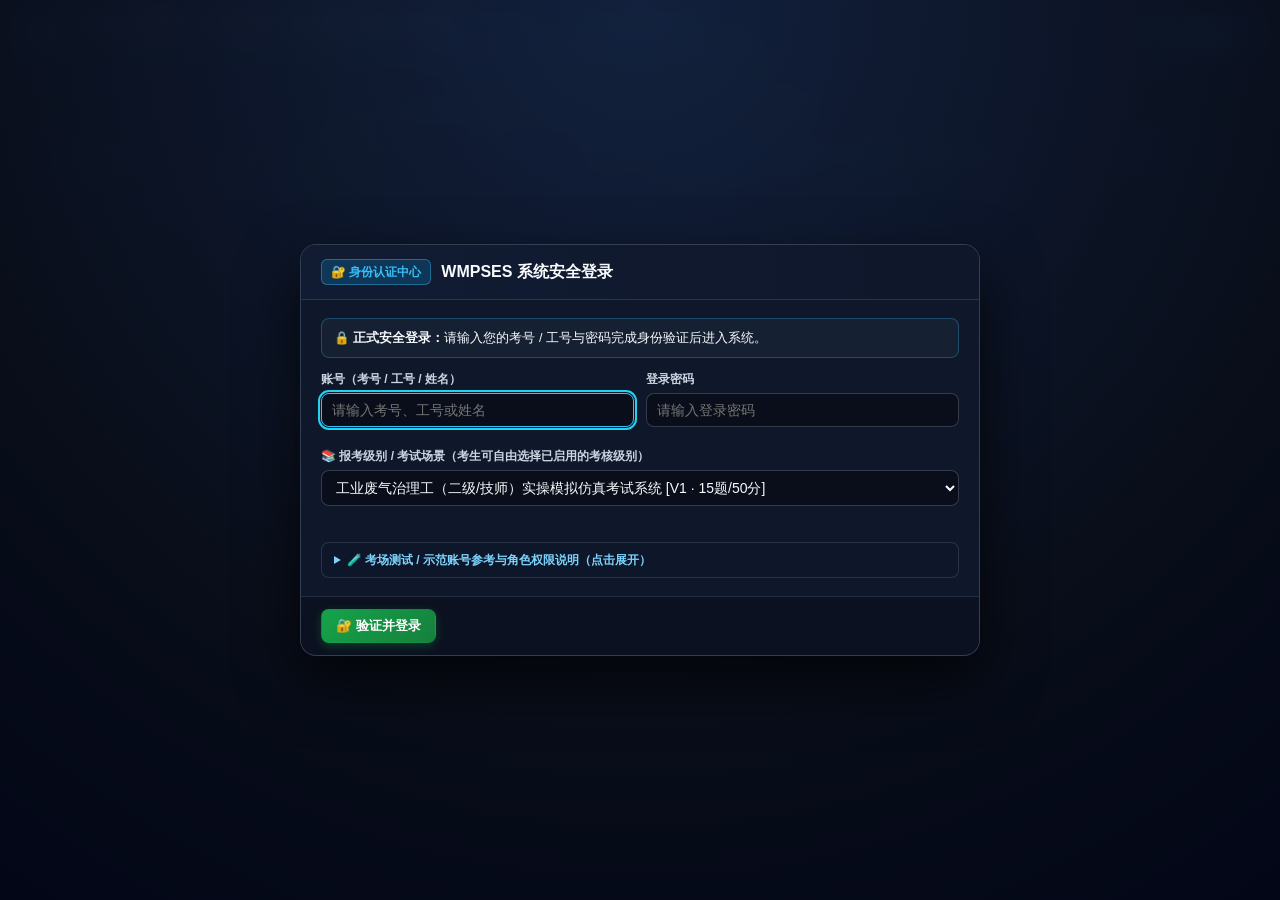
==== commit b442eba8: "test" ====
--- a/index.html
+++ b/index.html
@@ -3,8 +3,9 @@
 <head>
   <meta charset="UTF-8">
   <meta name="viewport" content="width=device-width, initial-scale=1.0">
+  <meta name="color-scheme" content="dark">
   <title>工业废气治理工实操模拟仿真考试系统（1.1.1 设备验收）</title>
-  <link rel="stylesheet" href="css/styles.css?v=20261119d">
+  <link rel="stylesheet" href="css/styles.css?v=20261123c">
 </head>
 <body>
   <header class="topbar">
@@ -17,6 +18,7 @@
           <button type="button" class="student-pill" id="btn-student-badge" title="点击设置考生信息与 FileMaker 对接">
             👤 <span id="student-name-display">现场考生</span>
           </button>
+          <select id="examinee-scene-select" class="form-control" title="选择报考级别与考试场景" style="display:none;width:auto;max-width:260px;padding:3px 8px;font-size:12px;height:26px;margin-left:6px;background:rgba(15,23,42,0.85);color:#7dd3fc;border-color:rgba(56,189,248,0.4);"></select>
           <span id="data-source-badge" style="color:#94a3b8;">· 本地离线就绪</span>
         </div>
       </div>
@@ -37,6 +39,7 @@
       </div>
       <button type="button" class="btn btn-success" id="btn-submit-exam">📊 查看汇总 / 交卷</button>
       <button type="button" class="btn btn-ghost" id="btn-open-docs">📋 台账与验收方案</button>
+      <button type="button" class="btn btn-ghost" id="btn-open-scenes" title="浏览与自定义试卷场景，配置2D底图、3D全景底图与GLB真3D模型">🗂️ 试卷场景</button>
       <button type="button" class="btn btn-ghost" id="btn-reset-exam">🔄 重置</button>
       <button type="button" class="btn btn-ghost" id="btn-open-settings">⚙️ 数据库 / 题库</button>
       <button type="button" class="btn btn-ghost" id="btn-open-password" title="修改当前登录用户的密码">🔑 修改密码</button>
@@ -53,10 +56,21 @@
       </div>
       <div class="edit-banner-actions">
         <button type="button" class="btn btn-warning btn-sm" id="btn-toggle-place-mode">➕ 在图上新增热点</button>
-        <label class="btn btn-primary btn-sm" style="cursor:pointer;" title="上传新装置图并存入数据库 WMPSES_试卷场景.ExamPicture 字段">
-          🖼️ 更换场景底图 (ExamPicture)
+        <button type="button" class="btn btn-primary btn-sm" id="btn-open-questions-bank" title="不点图集中浏览、筛选、新增、编辑或 CSV 批量导入全部习题">📝 习题总表</button>
+        <label class="btn btn-primary btn-sm" style="cursor:pointer;" title="上传 2D 平面全景底图并存入数据库 WMPSES_试卷场景.ExamPicture 字段">
+          🖼️ 更换 2D 底图
           <input type="file" id="input-exam-picture" accept="image/*" style="display:none;">
         </label>
+        <label class="btn btn-info btn-sm" style="cursor:pointer;" title="上传人工生成的 360°/3D 渲染图并存入数据库 WMPSES_试卷场景.ExamPicture3D 字段">
+          🌐 更换 3D 底图
+          <input type="file" id="input-exam-picture-3d" accept="image/*" style="display:none;">
+        </label>
+        <button type="button" class="btn btn-ghost btn-sm" id="btn-clear-exam-picture-3d" title="清除自定义 3D 底图，恢复默认数字孪生程序化背景" style="display:none;">✕ 清除 3D 底图</button>
+        <label class="btn btn-purple btn-sm" style="cursor:pointer;" title="上传团队 A 交付的可走动真 3D 场景模型 (.glb) 并存入数据库 WMPSES_试卷场景.Scene3DModelBLOB">
+          📦 上传 3D 模型 (.glb)
+          <input type="file" id="input-scene-glb" accept=".glb,model/gltf-binary" style="display:none;">
+        </label>
+        <button type="button" class="btn btn-ghost btn-sm" id="btn-clear-scene-glb" title="清除自定义 GLB 3D 模型，恢复默认孪生场景" style="display:none;">✕ 清除 3D 模型</button>
         <button type="button" class="btn btn-success btn-sm" id="btn-save-bank">💾 保存并同步题库</button>
         <button type="button" class="btn btn-danger btn-sm" id="btn-restore-default">↩️ 恢复出厂题库</button>
       </div>
@@ -76,10 +90,55 @@
         </div>
       </div>
 
+      <div class="scene-3d-toolbar" id="scene-3d-toolbar" aria-label="3D场景视角与快速传送控制">
+        <div class="scene-toolbar-group" role="group" aria-label="视角模式切换">
+          <button type="button" class="btn btn-sm scene-view-btn active" id="btn-view-3d-orbit" data-view="3d-orbit">🧊 3D 环绕视图</button>
+          <button type="button" class="btn btn-sm scene-view-btn" id="btn-view-3d-fps" data-view="3d-fps">🚶 第一人称漫游</button>
+          <button type="button" class="btn btn-sm scene-view-btn" id="btn-view-2d" data-view="2d">🖼️ 2D 平面全景</button>
+        </div>
+
+        <div class="scene-toolbar-group scene-teleport-group" id="scene-teleport-group" role="group" aria-label="装置区域快速传送">
+          <span class="scene-toolbar-label">快速传送：</span>
+          <button type="button" class="btn btn-ghost btn-sm btn-teleport-preset active" data-preset="overview">🌐 全景总览</button>
+          <button type="button" class="btn btn-ghost btn-sm btn-teleport-preset" data-preset="scrubber_top">① 塔顶平台</button>
+          <button type="button" class="btn btn-ghost btn-sm btn-teleport-preset" data-preset="scrubber_bottom">② 塔底区</button>
+          <button type="button" class="btn btn-ghost btn-sm btn-teleport-preset" data-preset="fan_cooling">③ 风机/冷却水</button>
+          <button type="button" class="btn btn-ghost btn-sm btn-teleport-preset" data-preset="rto_frame">④ RTO框架</button>
+          <button type="button" class="btn btn-ghost btn-sm btn-teleport-preset" data-preset="stack_plc">⑤ 排气筒/中控室</button>
+        </div>
+
+        <div class="scene-toolbar-group" id="scene-3d-aux-group">
+          <button type="button" class="btn btn-ghost btn-sm" id="btn-toggle-3d-mesh" title="切换是否在 3D 底图上方叠加显示程序化孪生设备模型与连管">🧊 孪生模型: 叠加</button>
+          <button type="button" class="btn btn-ghost btn-sm" id="btn-toggle-3d-flow">💨 工艺流向: 开</button>
+          <button type="button" class="btn btn-ghost btn-sm" id="btn-reset-3d-cam">🧭 视角复位</button>
+        </div>
+      </div>
+
       <div class="panorama-viewport">
-        <div class="panorama-stage" id="panorama-stage">
+        <div class="panorama-stage is-3d" id="panorama-stage">
+          <canvas id="plant-glb-canvas" class="plant-3d-canvas plant-glb-canvas" aria-hidden="true"></canvas>
+          <canvas id="plant-3d-canvas" class="plant-3d-canvas" aria-label="碱洗预处理与三室RTO联合装置3D仿真场景"></canvas>
           <img id="panorama-img" class="panorama-img" alt="碱洗预处理与三室RTO联合装置全景图">
           <div class="hotspot-layer" id="hotspot-layer"></div>
+          <div class="fps-hud-overlay" id="fps-hud-overlay" aria-hidden="true">
+            <div class="fps-crosshair" aria-hidden="true"></div>
+            <div class="fps-hud-status" id="fps-hud-coords">🚶 第一人称巡检 · 位置 (1.5, -17.5) · 标高 1.8m ｜ W/A/S/D 行走 · Q/E 升降 · 拖拽环顾</div>
+            <div class="fps-dpad" aria-label="第一人称虚拟移动方向键">
+              <div class="fps-dpad-row">
+                <button type="button" class="fps-dpad-btn" id="fps-btn-up" title="升高平台视角 (E)">▲ 升</button>
+                <button type="button" class="fps-dpad-btn" id="fps-btn-forward" title="向前走 (W/↑)">↑ 前进</button>
+                <button type="button" class="fps-dpad-btn" id="fps-btn-down" title="降低平台视角 (Q)">▼ 降</button>
+              </div>
+              <div class="fps-dpad-row">
+                <button type="button" class="fps-dpad-btn" id="fps-btn-left" title="向左横移 (A/←)">← 左移</button>
+                <button type="button" class="fps-dpad-btn" id="fps-btn-back" title="向后退 (S/↓)">↓ 后退</button>
+                <button type="button" class="fps-dpad-btn" id="fps-btn-right" title="向右横移 (D/→)">→ 右移</button>
+              </div>
+            </div>
+          </div>
+          <div class="scene-3d-corner-tip" id="scene-3d-corner-tip">
+            左键拖拽旋转 · 右键/Shift+左键平移 · 滚轮缩放 · 点击热点查看设备
+          </div>
         </div>
       </div>
 
@@ -88,32 +147,30 @@
     </section>
   </main>
 
-  <!-- 1. 部位仿真工况与答题弹窗 -->
-  <div class="modal-backdrop" id="question-modal" role="dialog" aria-modal="true" aria-labelledby="qm-title">
-    <div class="modal-dialog wide">
-      <div class="modal-header">
-        <div class="modal-title-group">
-          <span class="modal-code-badge" id="qm-code">A-101A</span>
-          <h2 class="modal-title" id="qm-title">设备部位名称</h2>
-          <span class="modal-category" id="qm-category">验收方面</span>
-        </div>
-        <button type="button" class="modal-close" data-close="question-modal" aria-label="关闭弹窗">✕</button>
-      </div>
-      <div class="modal-body">
-        <div class="sim-widget-box" id="visual-widget-container"></div>
-        <div id="sim-simulator-panel" style="margin-bottom:14px;"></div>
-        <div class="question-list" id="question-list-container"></div>
-      </div>
-      <div class="modal-footer">
-        <div id="qm-progress-text" style="color:#94a3b8;font-size:12.5px;">本部位完成进度：0 / 2</div>
-        <div style="display:flex;gap:8px;flex-wrap:wrap;">
-          <button type="button" class="btn btn-ghost" id="btn-prev-hotspot">← 上一部位</button>
-          <button type="button" class="btn btn-primary" id="btn-next-hotspot">下一部位 →</button>
-          <button type="button" class="btn btn-ghost" data-close="question-modal">关闭</button>
-        </div>
-      </div>
-    </div>
-  </div>
+  <!-- 1. 部位仿真工况与答题弹窗（原生 <dialog> 模态弹窗） -->
+  <dialog class="native-modal wide" id="question-modal" closedby="any" aria-labelledby="qm-title">
+    <div class="modal-header">
+      <div class="modal-title-group">
+        <span class="modal-code-badge" id="qm-code">A-101A</span>
+        <h1 class="modal-title" id="qm-title">设备部位名称</h1>
+        <span class="modal-category" id="qm-category">验收方面</span>
+      </div>
+      <button type="button" class="modal-close" data-close="question-modal" aria-label="关闭弹窗" autofocus>✕</button>
+    </div>
+    <div class="modal-body">
+      <div class="sim-widget-box" id="visual-widget-container"></div>
+      <div id="sim-simulator-panel" style="margin-bottom:14px;"></div>
+      <div class="question-list" id="question-list-container"></div>
+    </div>
+    <div class="modal-footer">
+      <div id="qm-progress-text" style="color:#94a3b8;font-size:12.5px;">本部位完成进度：0 / 2</div>
+      <div style="display:flex;gap:8px;flex-wrap:wrap;">
+        <button type="button" class="btn btn-ghost" id="btn-prev-hotspot">← 上一部位</button>
+        <button type="button" class="btn btn-primary" id="btn-next-hotspot">下一部位 →</button>
+        <button type="button" class="btn btn-ghost" data-close="question-modal">关闭</button>
+      </div>
+    </div>
+  </dialog>
 
   <!-- 2. 考试交卷与练习汇总成绩单弹窗 -->
   <div class="modal-backdrop" id="report-modal" role="dialog" aria-modal="true" aria-labelledby="rm-title">
@@ -197,56 +254,109 @@
     </div>
   </div>
 
-  <!-- 6. 系统统一登录与角色切换弹窗 -->
-  <div class="modal-backdrop" id="login-modal" role="dialog" aria-modal="true" aria-labelledby="lm-title">
-    <div class="modal-dialog wide">
+  <!-- 6. 正式系统身份认证登录模块（刷新强制重登 + 已有会话确认） -->
+  <div class="modal-backdrop auth-gate" id="login-modal" role="dialog" aria-modal="true" aria-labelledby="lm-title">
+    <div class="modal-dialog login-dialog">
       <div class="modal-header">
         <div class="modal-title-group">
-          <span class="modal-code-badge">统一认证</span>
-          <h2 class="modal-title" id="lm-title">系统登录与角色权限切换（WMPSES_用户人员）</h2>
+          <span class="modal-code-badge">🔐 身份认证中心</span>
+          <h2 class="modal-title" id="lm-title">WMPSES 系统安全登录</h2>
         </div>
         <button type="button" class="modal-close" id="btn-close-login-modal" data-close="login-modal" aria-label="关闭登录">✕</button>
       </div>
       <div class="modal-body">
         <div id="login-current-banner" style="padding:10px 12px;border-radius:8px;background:#162033;border:1px solid rgba(56,189,248,0.28);margin-bottom:12px;font-size:12.5px;"></div>
 
-        <div style="font-size:12px;color:#cbd5e1;margin-bottom:10px;">
-          💡 所有人员账号密码统一存储于 <code>WMPSES_用户人员.Password</code>（<strong>SHA-256 加密存储</strong>，所有预设账号初始密码均为 <code>123456</code>）。不同角色登录后将自动展示对应的操作模式与顶部功能按钮。
-        </div>
-
-        <div style="margin-bottom:12px;">
-          <div style="font-size:12px;font-weight:700;color:#7dd3fc;margin-bottom:6px;">⚡ 示范账号快捷填入（点击一键填入账号及默认密码 123456）</div>
-          <div id="login-quick-users" style="display:grid;grid-template-columns:repeat(auto-fit,minmax(200px,1fr));gap:8px;"></div>
-        </div>
-
-        <div class="form-grid">
-          <div class="form-field">
-            <label for="login-username">账号（考号 / 工号 / 姓名）</label>
-            <input type="text" id="login-username" class="form-control" placeholder="如 ZK202611001 或 TC-GY-01">
-          </div>
-          <div class="form-field">
-            <label for="login-password">登录密码（预设 123456）</label>
-            <input type="password" id="login-password" class="form-control" placeholder="请输入密码（默认 123456）">
-          </div>
-        </div>
-        <div id="login-error-tip" style="color:#fda4af;font-size:12.5px;min-height:18px;margin-bottom:8px;"></div>
-
-        <div id="login-role-matrix-tip" style="padding:10px 12px;border-radius:8px;background:#0f172a;border:1px solid rgba(148,163,184,0.22);font-size:12px;color:#cbd5e1;">
-          <div style="font-weight:700;color:#fde68a;margin-bottom:6px;">🛡️ 各角色可见功能按钮权限矩阵</div>
-          <div style="line-height:1.7;">
-            · <strong>考生</strong>：仅开放「练习演示」「正式考试」「交卷汇总」「只读台账与验收方案」「重置」「修改密码」「切换账号」；隐藏教师标点与数据库/题库管理。<br>
-            · <strong>命题教师 / 系统管理员</strong>：开放全部工作模式、标点编辑工具条、数据库/题库与规则配置（全部 4 个标签页）及人员管理。<br>
-            · <strong>审题专家</strong>：开放「练习演示」「教师编辑/标点」「只读/审定台账」「数据库/题库」，隐藏「正式考试」「重置」及出厂恢复/删人等高危操作。<br>
-            · <strong>考评员</strong>：开放「练习演示」「正式考试」「只读台账」「重置」及数据中心（仅题库/考生信息与 SQLite 预览），隐藏「教师编辑/标点」「否定项规则修改」。<br>
-            · <strong>监考员</strong>：开放「练习演示」「正式考试」「重置」及数据中心（仅考生名册切换与 SQLite 预览），隐藏「教师编辑/标点」「台账方案」。
-          </div>
-        </div>
-      </div>
-      <div class="modal-footer">
+        <!-- 检测到已有 Session 时的强制二次确认区 -->
+        <div id="login-session-confirm-box" class="session-warning-box" style="display:none;" role="alertdialog" aria-labelledby="session-warn-title">
+          <div id="session-warn-title" style="font-size:14px;font-weight:700;color:#fca5a5;margin-bottom:8px;">
+            ⚠️ 检测到当前存在已有登录会话（Session）
+          </div>
+          <div id="login-session-detail" style="font-size:12.5px;color:#e2e8f0;line-height:1.65;margin-bottom:10px;"></div>
+          <div style="padding:8px 10px;border-radius:7px;background:rgba(239,68,68,0.14);border:1px solid rgba(248,113,113,0.4);color:#fecaca;font-size:12px;line-height:1.6;margin-bottom:12px;">
+            <strong>重要提醒：</strong>系统安全策略要求每次刷新页面强制重新登录。<strong>确认重新登录将立即清除当前会话及所有未保存的练习、答题与考试信息</strong>，且无法恢复。是否确认重新登录？
+          </div>
+          <div style="display:flex;gap:10px;flex-wrap:wrap;justify-content:flex-end;">
+            <button type="button" class="btn btn-ghost" id="btn-abort-relogin">取消，保留当前会话</button>
+            <button type="button" class="btn btn-danger" id="btn-confirm-relogin">⚠️ 确认重新登录（清除现有信息）</button>
+          </div>
+        </div>
+
+        <!-- 正式账号密码表单区 -->
+        <div id="login-form-section">
+          <form id="login-form">
+            <div class="form-grid">
+              <div class="form-field">
+                <label for="login-username">账号（考号 / 工号 / 姓名）</label>
+                <input
+                  type="text"
+                  id="login-username"
+                  name="username"
+                  class="form-control"
+                  autocomplete="username"
+                  autocapitalize="off"
+                  autocorrect="off"
+                  spellcheck="false"
+                  enterkeyhint="next"
+                  required
+                  data-error="login-username-error"
+                  placeholder="请输入考号、工号或姓名"
+                >
+                <div id="login-username-error" class="field-error-msg">
+                  <span role="img" aria-label="错误">⚠️</span> 请输入考号、工号或姓名。
+                </div>
+              </div>
+              <div class="form-field">
+                <label for="login-password">登录密码</label>
+                <input
+                  type="password"
+                  id="login-password"
+                  name="password"
+                  class="form-control"
+                  autocomplete="current-password"
+                  enterkeyhint="done"
+                  required
+                  data-error="login-password-error"
+                  placeholder="请输入登录密码"
+                >
+                <div id="login-password-error" class="field-error-msg">
+                  <span role="img" aria-label="错误">⚠️</span> 请输入登录密码。
+                </div>
+              </div>
+            </div>
+            <div class="form-field" style="margin-top:10px;">
+              <label for="login-scene-select">📚 报考级别 / 考试场景（考生可自由选择已启用的考核级别）</label>
+              <select id="login-scene-select" class="form-control">
+                <option value="WMPSES-1.1.1-V1">正在加载已启用的考试场景...</option>
+              </select>
+            </div>
+            <div id="login-error-tip" role="alert" style="color:#fda4af;font-size:12.5px;min-height:18px;margin-bottom:8px;"></div>
+          </form>
+
+          <details class="login-aux-details">
+            <summary>🧪 考场测试 / 示范账号参考与角色权限说明（点击展开）</summary>
+            <div style="margin-top:10px;">
+              <div style="font-size:12px;color:#cbd5e1;margin-bottom:8px;">
+                💡 账号密码存储于 <code>WMPSES_用户人员.Password</code>（SHA-256 加密，示范账号初始密码 <code>123456</code>）。点击下方账号仅填入账号，需自行输入密码验证登录：
+              </div>
+              <div id="login-quick-users" style="display:grid;grid-template-columns:repeat(auto-fit,minmax(200px,1fr));gap:8px;margin-bottom:10px;"></div>
+              <div id="login-role-matrix-tip" style="padding:10px 12px;border-radius:8px;background:#0f172a;border:1px solid rgba(148,163,184,0.22);font-size:12px;color:#cbd5e1;">
+                <div style="font-weight:700;color:#fde68a;margin-bottom:6px;">🛡️ 各角色权限范围</div>
+                <div style="line-height:1.7;">
+                  · <strong>考生</strong>：练习演示、正式考试（交卷后即封闭答卷）、只读台账、修改密码。<br>
+                  · <strong>监考员 / 考评员</strong>：考生成绩表查询、题库与 SQLite 数据预览、装置热点演示（不含练习与正式考试作答模式）。<br>
+                  · <strong>命题教师 / 系统管理员</strong>：全部工作模式、标点编辑、否定项规则与人员管理。
+                </div>
+              </div>
+            </div>
+          </details>
+        </div>
+      </div>
+      <div class="modal-footer" id="login-modal-footer">
         <button type="button" class="btn btn-ghost" id="btn-logout-user">退出当前登录</button>
         <div style="display:flex;gap:8px;">
-          <button type="button" class="btn btn-ghost" id="btn-cancel-login" data-close="login-modal">暂不切换</button>
-          <button type="button" class="btn btn-success" id="btn-do-login">🔐 验证并登录</button>
+          <button type="button" class="btn btn-ghost" id="btn-cancel-login" data-close="login-modal">取消</button>
+          <button type="submit" form="login-form" class="btn btn-success" id="btn-do-login">🔐 验证并登录</button>
         </div>
       </div>
     </div>
@@ -265,25 +375,70 @@
       <div class="modal-body">
         <div id="pwd-user-summary" style="padding:10px 12px;border-radius:8px;background:#162033;border:1px solid rgba(56,189,248,0.25);margin-bottom:10px;font-size:12.5px;"></div>
         <div id="pwd-hash-preview" style="font-size:11.5px;color:#94a3b8;margin-bottom:12px;word-break:break-all;"></div>
-        <div class="form-field">
-          <label for="pwd-old">原密码</label>
-          <input type="password" id="pwd-old" class="form-control" placeholder="请输入当前密码（未改过则为 123456）">
-        </div>
-        <div class="form-field">
-          <label for="pwd-new">新密码（至少 4 位）</label>
-          <input type="password" id="pwd-new" class="form-control" placeholder="请输入新密码">
-        </div>
-        <div class="form-field">
-          <label for="pwd-confirm">确认新密码</label>
-          <input type="password" id="pwd-confirm" class="form-control" placeholder="请再次输入新密码">
-        </div>
-        <div id="pwd-error-tip" style="color:#fda4af;font-size:12.5px;min-height:18px;"></div>
+        <form id="password-form">
+          <div class="form-field">
+            <label for="pwd-old">原密码</label>
+            <input
+              type="password"
+              id="pwd-old"
+              name="current-password"
+              class="form-control"
+              autocomplete="current-password"
+              enterkeyhint="next"
+              required
+              data-error="pwd-old-error"
+              placeholder="请输入当前密码（未改过则为 123456）"
+            >
+            <div id="pwd-old-error" class="field-error-msg">
+              <span role="img" aria-label="错误">⚠️</span> 请输入当前原密码。
+            </div>
+          </div>
+          <div class="form-field">
+            <label for="pwd-new">新密码</label>
+            <span id="pwd-new-hint" class="field-hint">至少 4 位字符，提交后将自动以 SHA-256 加密保存。</span>
+            <input
+              type="password"
+              id="pwd-new"
+              name="new-password"
+              class="form-control"
+              autocomplete="new-password"
+              enterkeyhint="next"
+              required
+              minlength="4"
+              aria-describedby="pwd-new-hint"
+              data-error="pwd-new-error"
+              placeholder="请输入新密码"
+            >
+            <div id="pwd-new-error" class="field-error-msg">
+              <span role="img" aria-label="错误">⚠️</span> 新密码长度不能少于 4 位。
+            </div>
+          </div>
+          <div class="form-field">
+            <label for="pwd-confirm">确认新密码</label>
+            <input
+              type="password"
+              id="pwd-confirm"
+              name="confirm-password"
+              class="form-control"
+              autocomplete="new-password"
+              enterkeyhint="done"
+              required
+              minlength="4"
+              data-error="pwd-confirm-error"
+              placeholder="请再次输入新密码"
+            >
+            <div id="pwd-confirm-error" class="field-error-msg">
+              <span role="img" aria-label="错误">⚠️</span> 请确保两次输入的新密码一致（至少 4 位）。
+            </div>
+          </div>
+          <div id="pwd-error-tip" role="alert" style="color:#fda4af;font-size:12.5px;min-height:18px;"></div>
+        </form>
       </div>
       <div class="modal-footer">
         <span style="font-size:12px;color:#94a3b8;">提交后自动 SHA-256 加密写入 SQLite 与 CSV</span>
         <div style="display:flex;gap:8px;">
           <button type="button" class="btn btn-ghost" data-close="password-modal">取消</button>
-          <button type="button" class="btn btn-success" id="btn-do-change-pwd">✅ 确认修改密码</button>
+          <button type="submit" form="password-form" class="btn btn-success" id="btn-do-change-pwd">✅ 确认修改密码</button>
         </div>
       </div>
     </div>
@@ -384,12 +539,94 @@
     </div>
   </div>
 
+  <!-- 弹窗 9：试卷场景浏览与自定义配置工作台（2D底图 / 3D全景底图 / GLB模型） -->
+  <div class="modal-backdrop" id="scenes-modal" role="dialog" aria-modal="true" aria-labelledby="scm-title">
+    <div class="modal-dialog" style="max-width: 1180px;">
+      <div class="modal-header">
+        <div>
+          <h2 class="modal-title" id="scm-title">🗂️ 试卷场景浏览与自定义工作台</h2>
+          <div class="modal-subtitle">浏览全部试卷场景，自定义试卷参数，并为每个场景独立配置 2D 底图、3D 全景底图与可走动 GLB 3D 模型</div>
+        </div>
+        <button type="button" class="modal-close" data-close="scenes-modal" aria-label="关闭">✕</button>
+      </div>
+      <div class="modal-body" style="padding: 16px 20px;">
+        <div class="scenes-layout">
+          <aside class="scenes-sidebar">
+            <div class="scenes-sidebar-head">
+              <strong>全部试卷场景 (<span id="scenes-count-badge">0</span>)</strong>
+              <button type="button" class="btn btn-primary btn-sm" id="btn-scene-new">➕ 新建场景</button>
+            </div>
+            <div class="scenes-list" id="scenes-list"></div>
+          </aside>
+          <section class="scenes-editor" id="scenes-editor-pane"></section>
+        </div>
+      </div>
+      <div class="modal-footer" style="justify-content: space-between;">
+        <div style="font-size: 12px; color: #94a3b8;">
+          💡 每个试卷场景均可独立设置 2D 平面底图、3D 全景底图（2:1）或 .glb 真 3D 模型，全部持久化至数据库。
+        </div>
+        <div style="display:flex; gap:10px;">
+          <button type="button" class="btn btn-danger btn-sm" id="btn-scene-delete" style="display:none;">🗑️ 删除此场景</button>
+          <button type="button" class="btn btn-ghost" data-close="scenes-modal">关闭</button>
+          <button type="button" class="btn btn-success" id="btn-scene-save">💾 保存场景配置</button>
+          <button type="button" class="btn btn-primary" id="btn-scene-activate">▶ 保存并进入此场景</button>
+        </div>
+      </div>
+    </div>
+  </div>
+
+  <!-- 弹窗 10：考评员手工阅卷工作台（文字简答题人工打分与盲评） -->
+  <div class="modal-backdrop" id="grading-modal" role="dialog" aria-modal="true" aria-labelledby="gm-title">
+    <div class="modal-dialog" style="max-width: 980px;">
+      <div class="modal-header">
+        <div>
+          <h2 class="modal-title" id="gm-title">✍️ 考评员手工阅卷工作台</h2>
+          <div class="modal-subtitle" id="gm-subtitle">仅对文字简答题进行手工给分与评语录入，客观题自动判分结果只读锁定</div>
+        </div>
+        <button type="button" class="modal-close" data-close="grading-modal" aria-label="关闭阅卷工作台">✕</button>
+      </div>
+      <div class="modal-body" id="grading-modal-body" style="padding: 16px 20px;"></div>
+      <div class="modal-footer" style="justify-content: space-between;">
+        <div id="gm-footer-summary" style="font-size: 12.5px; color: #94a3b8;">
+          提交后将自动汇总客观分 + 主观分并重新核定合格状态
+        </div>
+        <div style="display:flex; gap:10px;">
+          <button type="button" class="btn btn-ghost" data-close="grading-modal">取消关闭</button>
+          <button type="button" class="btn btn-success" id="btn-submit-grading">💾 提交手工阅卷打分</button>
+        </div>
+      </div>
+    </div>
+  </div>
+
+  <!-- 弹窗 11：单题集中新增/编辑弹窗（来自习题总表，支持跨部位迁移与全部题型） -->
+  <div class="modal-backdrop" id="question-item-modal" role="dialog" aria-modal="true" aria-labelledby="qim-title">
+    <div class="modal-dialog" style="max-width: 780px;">
+      <div class="modal-header">
+        <div>
+          <h2 class="modal-title" id="qim-title">📝 新增 / 编辑习题</h2>
+          <div class="modal-subtitle">无需点击场景热点，直接选择所属设备部位并录入或修改试题，保存后实时同步 SQLite</div>
+        </div>
+        <button type="button" class="modal-close" data-close="question-item-modal" aria-label="关闭">✕</button>
+      </div>
+      <div class="modal-body" id="question-item-modal-body" style="padding: 16px 20px;"></div>
+      <div class="modal-footer" style="justify-content: space-between;">
+        <span style="font-size: 12px; color: #94a3b8;">💡 支持单选、多选、判断及文字简答题（考评员手工阅卷）</span>
+        <div style="display:flex; gap:10px;">
+          <button type="button" class="btn btn-ghost" data-close="question-item-modal">取消</button>
+          <button type="button" class="btn btn-success" id="btn-save-qitem">💾 保存题目到题库</button>
+        </div>
+      </div>
+    </div>
+  </div>
+
   <div class="toast-container" id="toast-container" aria-live="polite"></div>
 
-  <script src="js/plant-image-data.js?v=20261119d"></script>
-  <script src="js/question-bank.js?v=20261119d"></script>
-  <script src="js/visual-widgets.js?v=20261119d"></script>
-  <script src="js/fm-adapter.js?v=20261119d"></script>
-  <script src="js/app.js?v=20261119d"></script>
+  <script src="js/plant-image-data.js?v=20261124a"></script>
+  <script src="js/question-bank.js?v=20261124a"></script>
+  <script src="js/visual-widgets.js?v=20261124a"></script>
+  <script src="js/glb-renderer.js?v=20261124a"></script>
+  <script src="js/scene-3d.js?v=20261124a"></script>
+  <script src="js/fm-adapter.js?v=20261124a"></script>
+  <script src="js/app.js?v=20261124a"></script>
 </body>
 </html>
--- a/css/styles.css
+++ b/css/styles.css
@@ -1,4 +1,10 @@
 :root {
+  color-scheme: dark;
+  accent-color: #0ea5e9;
+  --scrollbar-thumb: #64748b;
+  --scrollbar-track: #0b1120;
+  --autofill-bg: #13223f;
+  --autofill-ring: #38bdf8;
   --bg-page: #0b1120;
   --bg-surface: #111827;
   --bg-card: #1e293b;
@@ -36,6 +42,53 @@
   -webkit-font-smoothing: antialiased;
 }
 
+/* 标准暗色滚动条（WCAG 1.4.11 >= 3:1 对比度） */
+:root,
+.modal-body,
+.scenes-list,
+#tpl-list-container,
+#tpl-params-editor {
+  scrollbar-color: var(--scrollbar-thumb) var(--scrollbar-track);
+  scrollbar-width: thin;
+}
+
+/* 针对暂不支持 scrollbar-color 的旧版 Safari / FileMaker WebViewer 降级 */
+@supports not (scrollbar-color: auto) {
+  :root,
+  .modal-body,
+  .scenes-list,
+  #tpl-list-container,
+  #tpl-params-editor {
+    scrollbar-width: auto;
+  }
+
+  :root::-webkit-scrollbar,
+  .modal-body::-webkit-scrollbar,
+  .scenes-list::-webkit-scrollbar,
+  #tpl-list-container::-webkit-scrollbar,
+  #tpl-params-editor::-webkit-scrollbar {
+    width: 8px;
+    height: 8px;
+  }
+
+  :root::-webkit-scrollbar-thumb,
+  .modal-body::-webkit-scrollbar-thumb,
+  .scenes-list::-webkit-scrollbar-thumb,
+  #tpl-list-container::-webkit-scrollbar-thumb,
+  #tpl-params-editor::-webkit-scrollbar-thumb {
+    background: var(--scrollbar-thumb);
+    border-radius: 4px;
+  }
+
+  :root::-webkit-scrollbar-track,
+  .modal-body::-webkit-scrollbar-track,
+  .scenes-list::-webkit-scrollbar-track,
+  #tpl-list-container::-webkit-scrollbar-track,
+  #tpl-params-editor::-webkit-scrollbar-track {
+    background: var(--scrollbar-track);
+  }
+}
+
 button,
 input,
 select,
@@ -233,6 +286,28 @@
   transform: translateY(-1px);
 }
 
+.btn-info {
+  background: linear-gradient(135deg, #0284c7, #0d9488);
+  color: #fff;
+  box-shadow: 0 3px 10px rgba(13, 148, 136, 0.3);
+}
+
+.btn-info:hover:not(:disabled) {
+  filter: brightness(1.08);
+  transform: translateY(-1px);
+}
+
+.btn-purple {
+  background: linear-gradient(135deg, #7c3aed, #4f46e5);
+  color: #fff;
+  box-shadow: 0 3px 10px rgba(124, 58, 237, 0.35);
+}
+
+.btn-purple:hover:not(:disabled) {
+  filter: brightness(1.1);
+  transform: translateY(-1px);
+}
+
 .btn-success {
   background: linear-gradient(135deg, #16a34a, #15803d);
   color: #fff;
@@ -390,14 +465,394 @@
 .hotspot-layer {
   position: absolute;
   inset: 0;
+  pointer-events: none;
+}
+
+/* 3D 视图控制条与三维交互舞台 */
+.scene-3d-toolbar {
+  display: flex;
+  align-items: center;
+  justify-content: space-between;
+  flex-wrap: wrap;
+  gap: 8px;
+  padding: 8px 10px;
+  margin-bottom: 10px;
+  border-radius: 10px;
+  background: rgba(9, 14, 26, 0.72);
+  border: 1px solid rgba(56, 189, 248, 0.24);
+}
+
+.scene-toolbar-group {
+  display: flex;
+  align-items: center;
+  flex-wrap: wrap;
+  gap: 6px;
+}
+
+.scene-toolbar-label {
+  font-size: 12px;
+  color: var(--text-muted);
+  margin-right: 2px;
+}
+
+.scene-view-btn {
+  background: rgba(30, 41, 59, 0.85);
+  border: 1px solid var(--border-subtle);
+  color: var(--text-secondary);
+}
+
+.scene-view-btn:hover:not(:disabled) {
+  background: rgba(51, 65, 85, 0.95);
+  color: #fff;
+}
+
+.scene-view-btn.active {
+  background: linear-gradient(135deg, #0284c7, #2563eb);
+  border-color: #38bdf8;
+  color: #fff;
+  box-shadow: 0 2px 10px rgba(14, 165, 233, 0.35);
+}
+
+.btn-teleport-preset.active {
+  background: rgba(14, 165, 233, 0.22);
+  border-color: rgba(56, 189, 248, 0.65);
+  color: #7dd3fc;
+}
+
+.panorama-stage.is-3d {
+  height: clamp(460px, 60vh, 620px);
+  min-width: 100%;
+  overflow: hidden;
+}
+
+.panorama-stage.is-3d .panorama-img {
+  display: none;
+}
+
+.panorama-stage:not(.is-3d) .plant-3d-canvas,
+.panorama-stage:not(.is-3d) .scene-3d-corner-tip,
+.panorama-stage:not(.is-3d) .fps-hud-overlay {
+  display: none !important;
+}
+
+.plant-3d-canvas {
+  display: block;
+  width: 100%;
+  height: 100%;
+  cursor: grab;
+  touch-action: none;
+  position: relative;
+  z-index: 2;
+}
+
+.plant-glb-canvas {
+  position: absolute;
+  inset: 0;
+  z-index: 1;
+  display: none;
+  pointer-events: none;
+}
+
+/* ==========================================
+   试卷场景浏览与自定义工作台弹窗
+   ========================================== */
+.scenes-layout {
+  display: grid;
+  grid-template-columns: 330px 1fr;
+  gap: 18px;
+  min-height: 520px;
+}
+
+.scenes-sidebar {
+  display: flex;
+  flex-direction: column;
+  border: 1px solid rgba(148, 163, 184, 0.22);
+  border-radius: 12px;
+  background: rgba(15, 23, 42, 0.65);
+  overflow: hidden;
+}
+
+.scenes-sidebar-head {
+  display: flex;
+  align-items: center;
+  justify-content: space-between;
+  padding: 12px 14px;
+  border-bottom: 1px solid rgba(148, 163, 184, 0.18);
+  font-size: 13px;
+  color: #e2e8f0;
+}
+
+.scenes-list {
+  flex: 1;
+  overflow-y: auto;
+  padding: 10px;
+  display: flex;
+  flex-direction: column;
+  gap: 8px;
+  max-height: 540px;
+}
+
+.scene-card-item {
+  padding: 11px 12px;
+  border-radius: 10px;
+  border: 1px solid rgba(148, 163, 184, 0.2);
+  background: rgba(30, 41, 59, 0.55);
+  cursor: pointer;
+  transition: all 0.16s ease;
+}
+
+.scene-card-item:hover {
+  border-color: rgba(56, 189, 248, 0.55);
+  background: rgba(30, 41, 59, 0.85);
+}
+
+.scene-card-item.selected {
+  border-color: #38bdf8;
+  background: rgba(14, 165, 233, 0.16);
+  box-shadow: 0 0 0 1px rgba(56, 189, 248, 0.35);
+}
+
+.scene-card-title {
+  font-size: 13.5px;
+  font-weight: 700;
+  color: #f8fafc;
+  display: flex;
+  align-items: center;
+  justify-content: space-between;
+  gap: 6px;
+}
+
+.scene-card-sub {
+  margin-top: 4px;
+  font-size: 12px;
+  color: #94a3b8;
+  line-height: 1.4;
+}
+
+.scene-card-tags {
+  margin-top: 8px;
+  display: flex;
+  flex-wrap: wrap;
+  gap: 5px;
+}
+
+.scene-pill {
+  font-size: 11px;
+  padding: 2px 7px;
+  border-radius: 999px;
+  background: rgba(148, 163, 184, 0.15);
+  color: #cbd5e1;
+}
+
+.scene-pill.active-now {
+  background: rgba(34, 197, 94, 0.22);
+  color: #86efac;
+  font-weight: 700;
+}
+
+.scene-pill.has-media {
+  background: rgba(56, 189, 248, 0.18);
+  color: #7dd3fc;
+}
+
+.scene-pill.has-glb {
+  background: rgba(139, 92, 246, 0.24);
+  color: #ddd6fe;
+}
+
+.scenes-editor {
+  border: 1px solid rgba(148, 163, 184, 0.22);
+  border-radius: 12px;
+  background: rgba(15, 23, 42, 0.55);
+  padding: 16px 18px;
+  overflow-y: auto;
+  max-height: 590px;
+}
+
+.scene-media-grid {
+  display: grid;
+  grid-template-columns: repeat(3, 1fr);
+  gap: 12px;
+  margin-top: 14px;
+}
+
+.scene-media-box {
+  border: 1px solid rgba(148, 163, 184, 0.24);
+  border-radius: 10px;
+  background: rgba(15, 23, 42, 0.72);
+  padding: 11px;
+  display: flex;
+  flex-direction: column;
+  gap: 8px;
+}
+
+.scene-media-box h4 {
+  margin: 0;
+  font-size: 13px;
+  color: #e2e8f0;
+  display: flex;
+  align-items: center;
+  justify-content: space-between;
+}
+
+.scene-media-preview {
+  height: 118px;
+  border-radius: 8px;
+  background: rgba(2, 6, 23, 0.75);
+  border: 1px dashed rgba(148, 163, 184, 0.28);
+  display: flex;
+  flex-direction: column;
+  align-items: center;
+  justify-content: center;
+  overflow: hidden;
+  color: #64748b;
+  font-size: 12px;
+  text-align: center;
+  padding: 6px;
+}
+
+.scene-media-preview img {
+  width: 100%;
+  height: 100%;
+  object-fit: cover;
+  border-radius: 6px;
+}
+
+.scene-media-actions {
+  display: flex;
+  gap: 6px;
+  flex-wrap: wrap;
+}
+
+@media (max-width: 960px) {
+  .scenes-layout {
+    grid-template-columns: 1fr;
+  }
+  .scene-media-grid {
+    grid-template-columns: 1fr;
+  }
+}
+
+.plant-3d-canvas:active {
+  cursor: grabbing;
+}
+
+.panorama-stage.is-3d.placing-new .plant-3d-canvas {
+  cursor: crosshair;
+}
+
+.scene-3d-corner-tip {
+  position: absolute;
+  right: 12px;
+  bottom: 10px;
+  padding: 5px 10px;
+  border-radius: 7px;
+  background: rgba(15, 23, 42, 0.8);
+  border: 1px solid rgba(148, 163, 184, 0.25);
+  color: #94a3b8;
+  font-size: 11.5px;
+  pointer-events: none;
+  z-index: 15;
+}
+
+/* 第一人称漫游 HUD 与虚拟方向键 */
+.fps-hud-overlay {
+  display: none;
+  position: absolute;
+  inset: 0;
+  pointer-events: none;
+  z-index: 18;
+}
+
+.fps-hud-overlay.visible {
+  display: block;
+}
+
+.fps-crosshair {
+  position: absolute;
+  left: 50%;
+  top: 50%;
+  width: 18px;
+  height: 18px;
+  transform: translate(-50%, -50%);
+  border-radius: 50%;
+  border: 1.5px solid rgba(56, 189, 248, 0.75);
+  box-shadow: 0 0 8px rgba(56, 189, 248, 0.45);
+}
+
+.fps-crosshair::after {
+  content: '';
+  position: absolute;
+  left: 50%;
+  top: 50%;
+  width: 4px;
+  height: 4px;
+  background: #38bdf8;
+  border-radius: 50%;
+  transform: translate(-50%, -50%);
+}
+
+.fps-hud-status {
+  position: absolute;
+  left: 12px;
+  top: 10px;
+  padding: 5px 10px;
+  border-radius: 7px;
+  background: rgba(15, 23, 42, 0.84);
+  border: 1px solid rgba(56, 189, 248, 0.35);
+  color: #bae6fd;
+  font-size: 11.5px;
+}
+
+.fps-dpad {
+  position: absolute;
+  left: 12px;
+  bottom: 12px;
+  display: flex;
+  flex-direction: column;
+  gap: 5px;
+  pointer-events: auto;
+  background: rgba(15, 23, 42, 0.82);
+  padding: 7px;
+  border-radius: 10px;
+  border: 1px solid rgba(56, 189, 248, 0.32);
+}
+
+.fps-dpad-row {
+  display: grid;
+  grid-template-columns: repeat(3, 58px);
+  gap: 5px;
+}
+
+.fps-dpad-btn {
+  padding: 6px 4px;
+  border-radius: 6px;
+  border: 1px solid rgba(148, 163, 184, 0.35);
+  background: rgba(30, 41, 59, 0.9);
+  color: #e2e8f0;
+  font-size: 11px;
+  font-weight: 600;
+  cursor: pointer;
+  user-select: none;
+}
+
+.fps-dpad-btn:hover {
+  background: rgba(14, 165, 233, 0.3);
+  border-color: #38bdf8;
+  color: #fff;
+}
+
+.fps-dpad-btn:active {
+  background: #0284c7;
 }
 
 /* 热点标记 */
 .hotspot-pin {
   position: absolute;
   transform: translate(-50%, -50%);
-  z-index: 10;
+  z-index: 20;
   cursor: pointer;
+  pointer-events: auto;
   display: flex;
   flex-direction: column;
   align-items: center;
@@ -405,6 +860,17 @@
   border: none;
   padding: 0;
   color: #fff;
+  transition: opacity 0.16s ease;
+}
+
+.hotspot-pin.is-occluded {
+  opacity: 0.42;
+  z-index: 12;
+}
+
+.hotspot-pin.is-occluded:hover {
+  opacity: 0.96;
+  z-index: 28;
 }
 
 .hotspot-pin:hover,
@@ -599,6 +1065,42 @@
   display: flex;
 }
 
+/* 正式登录门禁全屏遮罩 */
+.modal-backdrop.auth-gate.is-locked {
+  background: radial-gradient(circle at top center, rgba(19, 34, 63, 0.96) 0%, rgba(9, 14, 26, 0.98) 65%, rgba(2, 6, 23, 0.99) 100%);
+  backdrop-filter: blur(16px);
+  z-index: 160;
+}
+
+.modal-dialog.login-dialog {
+  max-width: 680px;
+}
+
+.session-warning-box {
+  padding: 14px 16px;
+  border-radius: 10px;
+  background: rgba(30, 41, 59, 0.92);
+  border: 1px solid rgba(248, 113, 113, 0.55);
+  margin-bottom: 12px;
+}
+
+.login-aux-details {
+  margin-top: 8px;
+  padding: 8px 12px;
+  border-radius: 8px;
+  background: rgba(15, 23, 42, 0.7);
+  border: 1px solid var(--border-subtle);
+  font-size: 12px;
+  color: var(--text-secondary);
+}
+
+.login-aux-details summary {
+  cursor: pointer;
+  font-weight: 600;
+  color: #7dd3fc;
+  user-select: none;
+}
+
 .modal-dialog {
   width: 100%;
   max-width: 960px;
@@ -614,6 +1116,42 @@
 
 .modal-dialog.wide {
   max-width: 1040px;
+}
+
+/* 原生 <dialog> 模态弹窗样式 */
+dialog.native-modal {
+  width: min(calc(100vw - 32px), 960px);
+  max-width: 960px;
+  max-height: 92vh;
+  margin: auto;
+  padding: 0;
+  color: var(--text-primary);
+  background: #0f172a;
+  border: 1px solid rgba(148, 163, 184, 0.28);
+  border-radius: 16px;
+  box-shadow: 0 25px 60px rgba(0, 0, 0, 0.7);
+  overflow: hidden;
+}
+
+dialog.native-modal.wide {
+  width: min(calc(100vw - 32px), 1040px);
+  max-width: 1040px;
+}
+
+dialog.native-modal[open] {
+  display: flex;
+  flex-direction: column;
+}
+
+dialog.native-modal:modal {
+  overscroll-behavior: contain;
+}
+
+dialog.native-modal::backdrop {
+  background: rgba(2, 6, 23, 0.78);
+  backdrop-filter: blur(5px);
+  overflow: hidden;
+  overscroll-behavior: contain;
 }
 
 .modal-header {
@@ -672,9 +1210,15 @@
   color: #fff;
 }
 
+.modal-close:focus-visible {
+  outline: 2px solid var(--accent-cyan);
+  outline-offset: 2px;
+}
+
 .modal-body {
   padding: 18px 20px;
   overflow-y: auto;
+  overscroll-behavior: contain;
   flex: 1;
 }
 
@@ -1040,9 +1584,52 @@
   color: #f8fafc;
 }
 
-.form-control:focus {
-  outline: none;
+.form-control:focus-visible {
+  outline: 2px solid var(--accent-cyan);
+  outline-offset: 1px;
   border-color: #38bdf8;
+}
+
+.field-hint {
+  display: block;
+  font-size: 11.5px;
+  color: var(--text-muted);
+}
+
+.field-error-msg {
+  display: none;
+  font-size: 12px;
+  color: #fda4af;
+  margin-top: 2px;
+}
+
+/* 交互后原生验证反馈（避免初始加载或输入中途过早报错） */
+.form-control:user-invalid {
+  border-color: var(--accent-red);
+  background-color: rgba(239, 68, 68, 0.12);
+}
+
+.form-control:user-invalid + .field-error-msg {
+  display: block;
+}
+
+.form-control:user-valid {
+  border-color: rgba(34, 197, 94, 0.7);
+}
+
+/* 暗色主题下浏览器自动填充样式（含非颜色内环提示且不引起布局偏移） */
+.form-control:is(:autofill, :-webkit-autofill) {
+  border-color: var(--autofill-ring);
+  box-shadow:
+    inset 0 0 0 2px var(--autofill-ring),
+    inset 0 0 0 100vmax var(--autofill-bg);
+  -webkit-text-fill-color: var(--text-primary);
+  caret-color: var(--text-primary);
+}
+
+.form-control:is(:autofill, :-webkit-autofill):focus-visible {
+  outline: 2px solid var(--accent-cyan);
+  outline-offset: 2px;
 }
 
 textarea.form-control {
